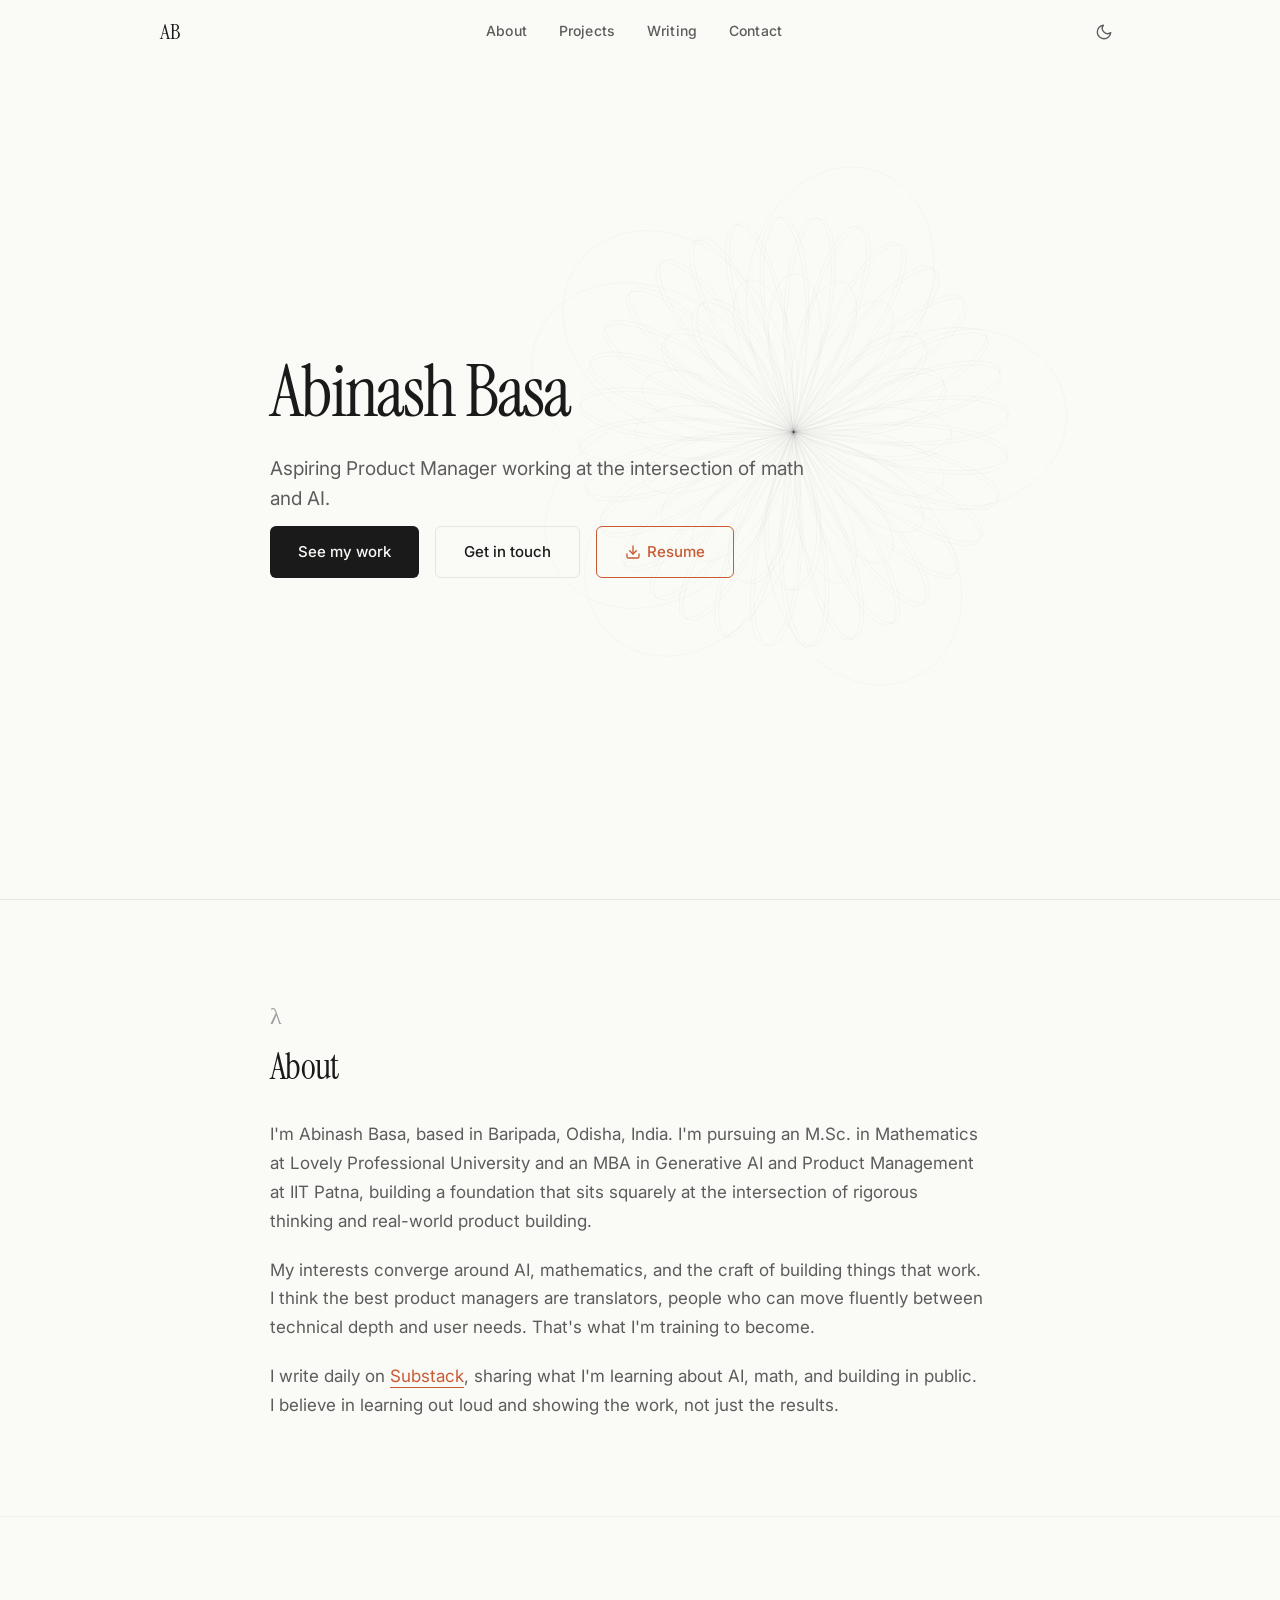
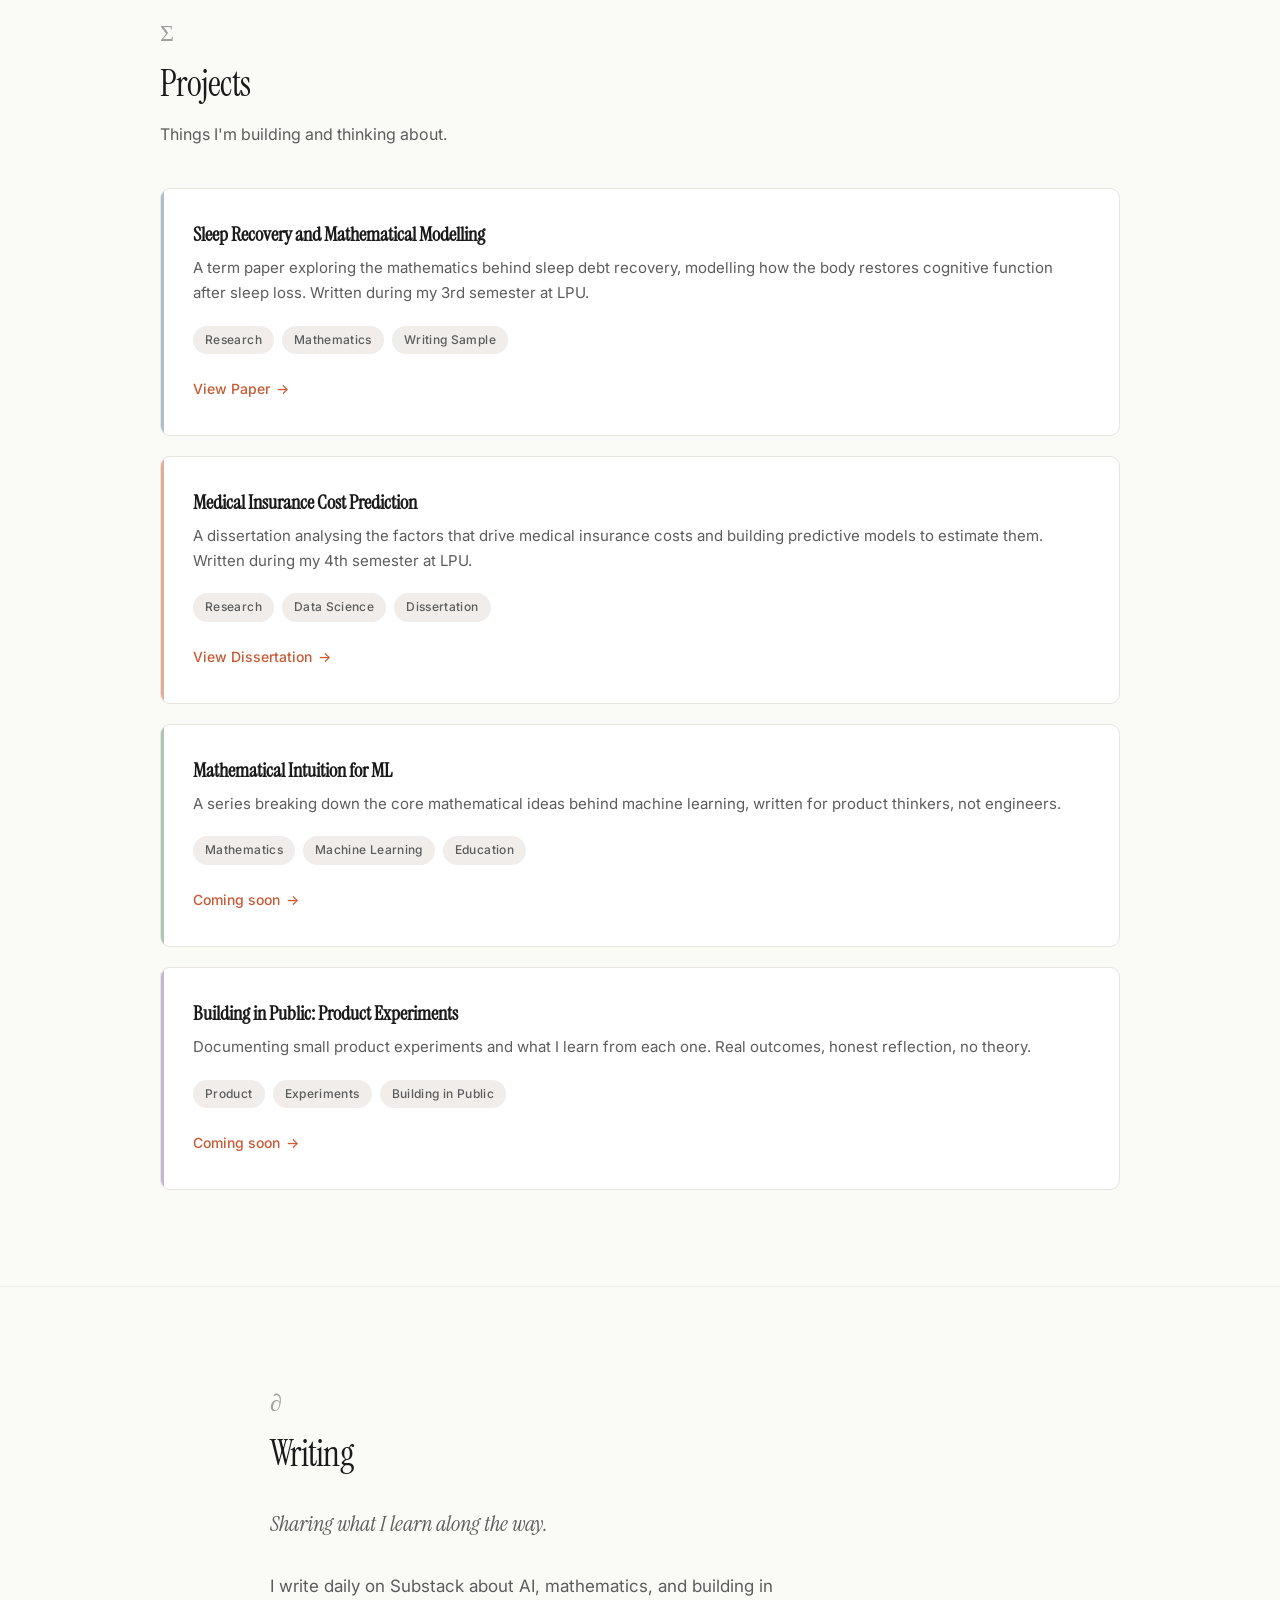
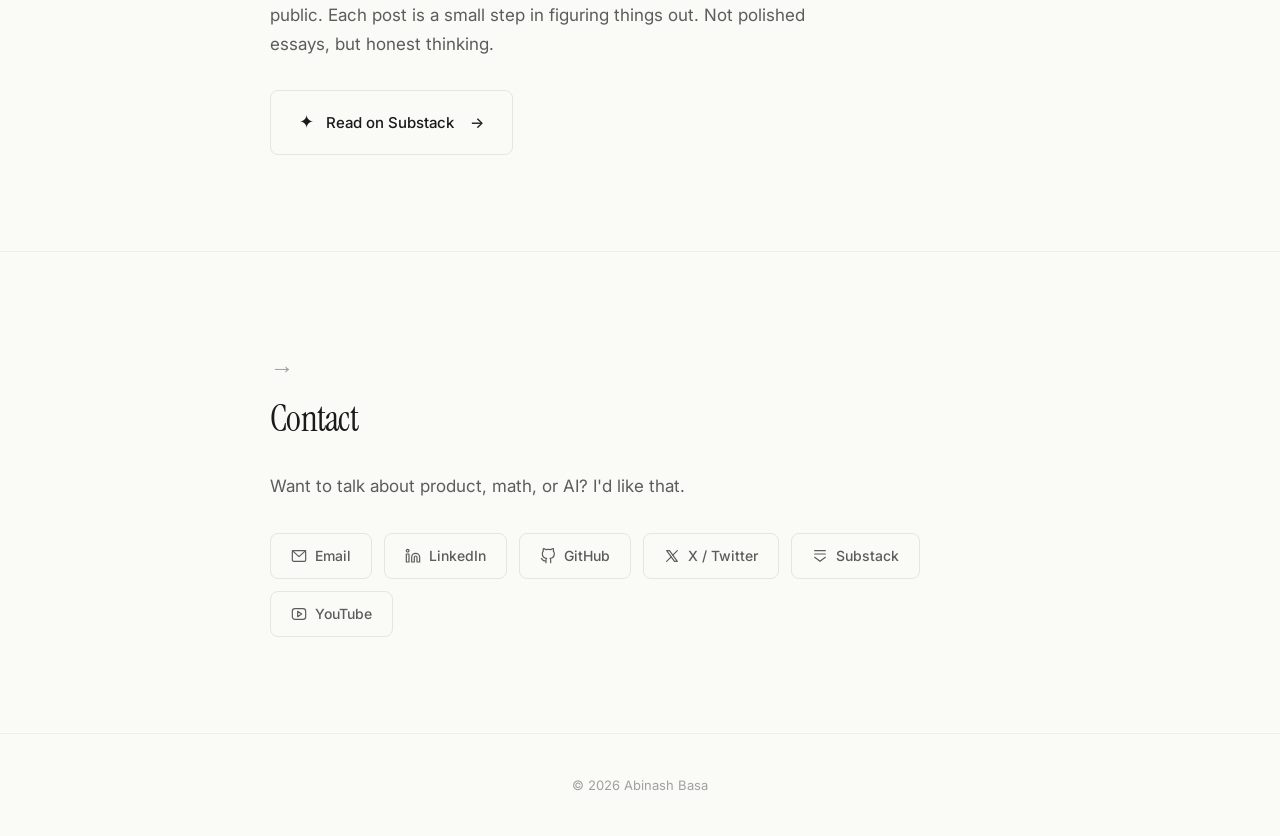
==== index.html @ fe837000 "Add files via upload" ====
<!DOCTYPE html>
<html lang="en">
<head>
  <meta charset="UTF-8">
  <meta name="viewport" content="width=device-width, initial-scale=1.0">

  <!-- SEO -->
  <title>Abinash Basa — Product Manager, Math &amp; AI</title>
  <meta name="description" content="Abinash Basa — Aspiring Product Manager working at the intersection of mathematics and AI. M.Sc. Mathematics, MBA in Generative AI and Product Management.">
  <meta name="keywords" content="Abinash Basa, Product Manager, Mathematics, AI, Generative AI, IIT Patna, LPU">
  <meta name="author" content="Abinash Basa">

  <!-- Open Graph -->
  <meta property="og:title" content="Abinash Basa — Product Manager, Math & AI">
  <meta property="og:description" content="Aspiring Product Manager working at the intersection of mathematics and AI.">
  <meta property="og:type" content="website">

  <!-- Favicon -->
  <link rel="icon" href="favicon.svg" type="image/svg+xml">

  <!-- Fonts -->
  <link rel="preconnect" href="https://fonts.googleapis.com">
  <link rel="preconnect" href="https://fonts.gstatic.com" crossorigin>
  <link href="https://fonts.googleapis.com/css2?family=Instrument+Serif:ital@0;1&family=Inter:ital,opsz,wght@0,14..32,400;0,14..32,500;0,14..32,600;1,14..32,400&display=swap" rel="stylesheet">

  <!-- Styles -->
  <link rel="stylesheet" href="style.css">
</head>

<body>

  <!-- ═══════════════════════════════════════
       Navigation
       ═══════════════════════════════════════ -->
  <nav class="nav" id="nav">
    <div class="nav-inner">
      <a href="#" class="nav-logo">AB</a>

      <div class="nav-links" id="navLinks">
        <a href="#about">About</a>
        <a href="#projects">Projects</a>
        <a href="#writing">Writing</a>
        <a href="#contact">Contact</a>
      </div>

      <div style="display:flex;align-items:center;gap:.5rem;">
        <button class="theme-toggle" id="themeToggle" aria-label="Toggle dark mode"></button>
        <div class="nav-hamburger" id="navHamburger">
          <span></span><span></span><span></span>
        </div>
      </div>
    </div>
  </nav>


  <main>

    <!-- ═══════════════════════════════════════
         Hero
         ═══════════════════════════════════════ -->
    <section id="hero" class="hero">
      <canvas id="heroCanvas" class="hero-canvas" aria-hidden="true"></canvas>

      <div class="hero-content">
        <h1 class="hero-name reveal">Abinash Basa</h1>
        <p class="hero-identity reveal">
          Aspiring Product Manager working at the intersection of math and AI.
        </p>
        <div class="hero-cta reveal">
          <a href="#projects" class="btn btn-primary">See my work</a>
          <a href="#contact" class="btn btn-secondary">Get in touch</a>
          <!-- ✏️ Resume link — opens in a new tab -->
          <a href="resume.pdf" class="btn btn-resume" target="_blank" rel="noopener">
            <svg width="16" height="16" viewBox="0 0 24 24" fill="none" stroke="currentColor" stroke-width="2" stroke-linecap="round" stroke-linejoin="round"><path d="M21 15v4a2 2 0 0 1-2 2H5a2 2 0 0 1-2-2v-4"/><polyline points="7 10 12 15 17 10"/><line x1="12" y1="15" x2="12" y2="3"/></svg>
            Resume
          </a>
        </div>
      </div>

      <div class="hero-divider"></div>
    </section>


    <!-- ═══════════════════════════════════════
         About
         ═══════════════════════════════════════ -->
    <section id="about" class="section">
      <div class="section-inner">
        <span class="section-marker reveal">λ</span>
        <h2 class="section-title reveal">About</h2>

        <div class="about-content reveal">
          <!-- ✏️  Edit these paragraphs to update your bio -->
          <p>
            I'm Abinash Basa, based in Baripada, Odisha, India.
            I'm pursuing an M.Sc. in Mathematics at Lovely Professional University
            and an MBA in Generative AI and Product Management at IIT Patna,
            building a foundation that sits squarely at the intersection of
            rigorous thinking and real-world product building.
          </p>
          <p>
            My interests converge around AI, mathematics, and the craft of
            building things that work. I think the best product managers are
            translators, people who can move fluently between technical depth
            and user needs. That's what I'm training to become.
          </p>
          <p>
            I write daily on
            <a href="https://substack.com/@abinashbasa" target="_blank" rel="noopener">Substack</a>,
            sharing what I'm learning about AI, math, and building in public.
            I believe in learning out loud and showing the work, not just the
            results.
          </p>
        </div>
      </div>
    </section>


    <!-- ═══════════════════════════════════════
         Projects
         (Cards rendered dynamically from config.js)
         ═══════════════════════════════════════ -->
    <section id="projects" class="section">
      <div class="section-inner wide">
        <span class="section-marker reveal">Σ</span>
        <h2 class="section-title reveal">Projects</h2>
        <p class="section-subtitle reveal">Things I'm building and thinking about.</p>

        <div class="projects-grid" id="projectsGrid">
          <!-- Populated by script.js from config.js -->
        </div>
      </div>
    </section>


    <!-- ═══════════════════════════════════════
         Writing
         ═══════════════════════════════════════ -->
    <section id="writing" class="section">
      <div class="section-inner">
        <span class="section-marker reveal">∂</span>
        <h2 class="section-title reveal">Writing</h2>

        <div class="writing-content reveal">
          <p class="writing-blurb">Sharing what I learn along the way.</p>
          <p>
            I write daily on Substack about AI, mathematics, and building in
            public. Each post is a small step in figuring things out. Not
            polished essays, but honest thinking.
          </p>
          <a href="https://substack.com/@abinashbasa" target="_blank" rel="noopener" class="writing-link">
            <span class="writing-link-icon">✦</span>
            Read on Substack
            <span class="writing-link-arrow">→</span>
          </a>
        </div>
      </div>
    </section>


    <!-- ═══════════════════════════════════════
         Contact
         (Links rendered dynamically from config.js)
         ═══════════════════════════════════════ -->
    <section id="contact" class="section">
      <div class="section-inner">
        <span class="section-marker reveal">→</span>
        <h2 class="section-title reveal">Contact</h2>
        <p class="contact-text reveal">
          Want to talk about product, math, or AI? I'd like that.
        </p>

        <div class="contact-links reveal" id="contactLinks">
          <!-- Populated by script.js from config.js -->
        </div>
      </div>
    </section>

  </main>


  <!-- ═══════════════════════════════════════
       Footer
       ═══════════════════════════════════════ -->
  <footer class="footer">
    <p>&copy; 2026 Abinash Basa</p>
  </footer>


  <!-- Scripts (config first, then app logic) -->
  <script src="config.js"></script>
  <script src="script.js"></script>

</body>
</html>
---- style.css ----
/* ════════════════════════════════════════════════════════════════
   Design System — Abinash Basa Portfolio
   ════════════════════════════════════════════════════════════════ */

/* ── Tokens ─────────────────────────────────────────────────── */
:root {
  /* Palette — light */
  --bg:            #FAFAF7;
  --bg-surface:    #FFFFFF;
  --text:          #1A1A1A;
  --text-2:        #5C5C5C;
  --text-3:        #A0A0A0;
  --accent:        #C85A34;
  --accent-hover:  #A8482A;
  --border:        #E8E5E0;
  --border-subtle: #F0EDEA;

  /* Card-type accents */
  --type-research: #5B7F95;
  --type-product:  #C85A34;
  --type-code:     #5A8A6A;
  --type-writing:  #8B6FA3;

  /* Typography */
  --font-serif: 'Instrument Serif', Georgia, 'Times New Roman', serif;
  --font-sans:  'Inter', -apple-system, BlinkMacSystemFont, 'Segoe UI', Roboto, sans-serif;

  /* Sizing */
  --max-w:      740px;
  --max-w-wide: 960px;

  /* Motion */
  --ease: cubic-bezier(.4, 0, .2, 1);
}

/* Dark mode */
[data-theme="dark"] {
  --bg:            #0F0F0F;
  --bg-surface:    #191919;
  --text:          #EBEBEB;
  --text-2:        #999999;
  --text-3:        #555555;
  --accent:        #E0845E;
  --accent-hover:  #EB9A78;
  --border:        #272727;
  --border-subtle: #1E1E1E;
}


/* ── Reset ──────────────────────────────────────────────────── */
*, *::before, *::after { margin: 0; padding: 0; box-sizing: border-box; }

html {
  scroll-behavior: smooth;
  -webkit-text-size-adjust: 100%;
  scroll-padding-top: 5rem;
}

body {
  font-family: var(--font-sans);
  font-size: 1.0625rem;
  line-height: 1.7;
  color: var(--text);
  background: var(--bg);
  -webkit-font-smoothing: antialiased;
  -moz-osx-font-smoothing: grayscale;
  transition: background .4s var(--ease), color .4s var(--ease);
}

a {
  color: var(--accent);
  text-decoration: none;
  transition: color .25s var(--ease);
}
a:hover { color: var(--accent-hover); }

img { max-width: 100%; display: block; }
button { cursor: pointer; border: none; background: none; font: inherit; }


/* ── Navigation ─────────────────────────────────────────────── */
.nav {
  position: fixed;
  top: 0; left: 0; right: 0;
  z-index: 100;
  padding: 0 2rem;
  transition: background .35s var(--ease), box-shadow .35s var(--ease);
}

.nav.scrolled {
  background: color-mix(in srgb, var(--bg) 85%, transparent);
  backdrop-filter: blur(16px);
  -webkit-backdrop-filter: blur(16px);
  box-shadow: 0 1px 0 var(--border);
}

.nav-inner {
  max-width: var(--max-w-wide);
  margin: 0 auto;
  display: flex;
  align-items: center;
  justify-content: space-between;
  height: 4rem;
}

.nav-logo {
  font-family: var(--font-serif);
  font-size: 1.35rem;
  color: var(--text);
  letter-spacing: -.02em;
  text-decoration: none;
  transition: opacity .25s var(--ease);
}
.nav-logo:hover { opacity: .6; color: var(--text); }

.nav-links {
  display: flex;
  gap: 2rem;
  align-items: center;
}

.nav-links a {
  color: var(--text-2);
  font-size: .875rem;
  font-weight: 500;
  letter-spacing: .01em;
  position: relative;
  padding-bottom: 2px;
  text-decoration: none;
}

.nav-links a::after {
  content: '';
  position: absolute;
  bottom: -2px; left: 0;
  width: 0; height: 1.5px;
  background: var(--accent);
  transition: width .3s var(--ease);
}
.nav-links a:hover { color: var(--text); }
.nav-links a:hover::after { width: 100%; }

.theme-toggle {
  width: 2rem; height: 2rem;
  display: flex; align-items: center; justify-content: center;
  border-radius: 50%;
  color: var(--text-2);
  transition: background .25s var(--ease), color .25s var(--ease);
}
.theme-toggle:hover {
  background: var(--border);
  color: var(--text);
}
.theme-toggle svg { width: 18px; height: 18px; }

/* Mobile nav toggle */
.nav-hamburger {
  display: none;
  flex-direction: column;
  justify-content: center;
  gap: 5px;
  width: 2rem;
  height: 2rem;
  cursor: pointer;
}
.nav-hamburger span {
  display: block;
  width: 20px; height: 1.5px;
  background: var(--text);
  transition: transform .3s var(--ease), opacity .2s var(--ease);
}
.nav-hamburger.open span:nth-child(1) { transform: translateY(6.5px) rotate(45deg); }
.nav-hamburger.open span:nth-child(2) { opacity: 0; }
.nav-hamburger.open span:nth-child(3) { transform: translateY(-6.5px) rotate(-45deg); }


/* ── Hero ───────────────────────────────────────────────────── */
.hero {
  position: relative;
  min-height: 100vh;
  min-height: 100dvh;
  display: flex;
  align-items: center;
  padding: 6rem 2rem 4rem;
  overflow: hidden;
}

.hero-canvas {
  position: absolute;
  top: 0; left: 0;
  width: 100%; height: 100%;
  pointer-events: none;
  z-index: 0;
}

.hero-content {
  position: relative;
  z-index: 1;
  max-width: var(--max-w);
  margin: 0 auto;
  width: 100%;
}

.hero-greeting {
  font-size: .9375rem;
  color: var(--text-3);
  letter-spacing: .08em;
  text-transform: uppercase;
  margin-bottom: .75rem;
  font-weight: 500;
}

.hero-name {
  font-family: var(--font-serif);
  font-size: clamp(2.75rem, 6vw, 4.5rem);
  font-weight: 400;
  line-height: 1.05;
  letter-spacing: -.03em;
  color: var(--text);
  margin-bottom: 1.5rem;
}

.hero-identity {
  font-size: 1.1875rem;
  color: var(--text-2);
  line-height: 1.6;
  max-width: 540px;
  margin-bottom: .75rem;
}

.hero-intro {
  font-size: 1.0625rem;
  color: var(--text-3);
  line-height: 1.6;
  max-width: 480px;
  margin-bottom: 2.5rem;
}

.hero-cta {
  display: flex;
  gap: 1rem;
  flex-wrap: wrap;
}

.btn {
  display: inline-flex;
  align-items: center;
  gap: .5rem;
  padding: .75rem 1.75rem;
  border-radius: 6px;
  font-size: .9375rem;
  font-weight: 500;
  transition: all .3s var(--ease);
  text-decoration: none;
}

.btn-primary {
  background: var(--text);
  color: var(--bg);
}
.btn-primary:hover {
  background: var(--accent);
  color: #fff;
  transform: translateY(-1px);
  box-shadow: 0 4px 16px rgba(0,0,0,.12);
}

.btn-secondary {
  background: transparent;
  color: var(--text);
  border: 1.5px solid var(--border);
}
.btn-secondary:hover {
  border-color: var(--text-2);
  color: var(--text);
  transform: translateY(-1px);
}

.btn-resume {
  background: transparent;
  color: var(--accent);
  border: 1.5px solid var(--accent);
  gap: .4rem;
}
.btn-resume svg {
  flex-shrink: 0;
  transition: transform .3s var(--ease);
}
.btn-resume:hover {
  background: var(--accent);
  color: #fff;
  transform: translateY(-1px);
  box-shadow: 0 4px 16px rgba(200, 90, 52, .2);
}
.btn-resume:hover svg {
  transform: translateY(2px);
  stroke: #fff;
}

.hero-divider {
  position: absolute;
  bottom: 0; left: 0; right: 0;
  height: 1px;
  background: var(--border);
}


/* ── Section Base ───────────────────────────────────────────── */
.section {
  padding: 6rem 2rem;
  border-bottom: 1px solid var(--border-subtle);
}

.section:last-child { border-bottom: none; }

.section-inner {
  max-width: var(--max-w);
  margin: 0 auto;
}

.section-inner.wide {
  max-width: var(--max-w-wide);
}

.section-marker {
  display: inline-block;
  font-family: var(--font-serif);
  font-size: 1.5rem;
  color: var(--text-3);
  margin-bottom: .5rem;
  opacity: .6;
  user-select: none;
}

.section-title {
  font-family: var(--font-serif);
  font-size: clamp(1.75rem, 3vw, 2.25rem);
  font-weight: 400;
  letter-spacing: -.02em;
  color: var(--text);
  margin-bottom: 2rem;
  line-height: 1.2;
}

.section-subtitle {
  color: var(--text-2);
  margin-top: -1rem;
  margin-bottom: 2.5rem;
  font-size: 1rem;
}


/* ── About ──────────────────────────────────────────────────── */
.about-content p {
  margin-bottom: 1.25rem;
  color: var(--text-2);
  max-width: 65ch;
}

.about-content p:last-child { margin-bottom: 0; }

.about-content a {
  border-bottom: 1px solid var(--accent);
  padding-bottom: 1px;
}
.about-content a:hover {
  border-bottom-color: transparent;
}


/* ── Projects ───────────────────────────────────────────────── */
.projects-grid {
  display: grid;
  gap: 1.25rem;
}

.project-card {
  position: relative;
  background: var(--bg-surface);
  border: 1px solid var(--border);
  border-radius: 10px;
  padding: 2rem;
  transition: transform .3s var(--ease), border-color .3s var(--ease), box-shadow .3s var(--ease);
  overflow: hidden;
}

.project-card::before {
  content: '';
  position: absolute;
  top: 0; left: 0;
  width: 3px; height: 100%;
  background: var(--card-accent, var(--text-3));
  border-radius: 10px 0 0 10px;
  opacity: .5;
  transition: opacity .3s var(--ease);
}

.project-card:hover {
  border-color: var(--text-3);
  transform: translateY(-3px);
  box-shadow: 0 8px 32px rgba(0,0,0,.06);
}

.project-card:hover::before { opacity: 1; }

.project-card-title {
  font-family: var(--font-serif);
  font-size: 1.25rem;
  color: var(--text);
  margin-bottom: .5rem;
  line-height: 1.35;
}

.project-card-desc {
  color: var(--text-2);
  font-size: .9375rem;
  line-height: 1.65;
  margin-bottom: 1.25rem;
}

.project-card-tags {
  display: flex;
  flex-wrap: wrap;
  gap: .5rem;
  margin-bottom: 1.25rem;
}

.project-tag {
  font-size: .75rem;
  font-weight: 500;
  letter-spacing: .03em;
  padding: .25rem .75rem;
  border-radius: 100px;
  background: var(--border-subtle);
  color: var(--text-2);
  white-space: nowrap;
}

.project-card-link {
  display: inline-flex;
  align-items: center;
  gap: .375rem;
  font-size: .875rem;
  font-weight: 500;
  color: var(--accent);
  text-decoration: none;
  transition: gap .25s var(--ease);
}

.project-card-link:hover { gap: .625rem; }

.project-card-link .arrow {
  display: inline-block;
  transition: transform .25s var(--ease);
}


/* ── Writing ────────────────────────────────────────────────── */
.writing-content {
  max-width: 560px;
}

.writing-blurb {
  font-family: var(--font-serif);
  font-style: italic;
  font-size: 1.375rem;
  color: var(--text);
  margin-bottom: 1rem;
  line-height: 1.5;
}

.writing-content > p {
  color: var(--text-2);
  margin-bottom: 2rem;
}

.writing-link {
  display: inline-flex;
  align-items: center;
  gap: .75rem;
  padding: 1rem 1.75rem;
  border: 1.5px solid var(--border);
  border-radius: 8px;
  font-size: .9375rem;
  font-weight: 500;
  color: var(--text);
  text-decoration: none;
  transition: all .3s var(--ease);
}

.writing-link:hover {
  border-color: var(--accent);
  color: var(--accent);
  transform: translateY(-2px);
  box-shadow: 0 4px 16px rgba(0,0,0,.06);
}

.writing-link-icon {
  font-size: 1.125rem;
  transition: transform .3s var(--ease);
}
.writing-link:hover .writing-link-icon {
  transform: rotate(72deg);
}

.writing-link-arrow {
  margin-left: .25rem;
  transition: transform .25s var(--ease);
}
.writing-link:hover .writing-link-arrow {
  transform: translateX(3px);
}


/* ── Contact ────────────────────────────────────────────────── */
.contact-text {
  color: var(--text-2);
  margin-bottom: 2rem;
  max-width: 45ch;
}

.contact-links {
  display: flex;
  flex-wrap: wrap;
  gap: .75rem;
}

.contact-link {
  display: inline-flex;
  align-items: center;
  gap: .5rem;
  padding: .625rem 1.25rem;
  border: 1.5px solid var(--border);
  border-radius: 8px;
  font-size: .875rem;
  font-weight: 500;
  color: var(--text-2);
  text-decoration: none;
  transition: all .3s var(--ease);
}

.contact-link:hover {
  border-color: var(--text-2);
  color: var(--text);
  transform: translateY(-2px);
}

.contact-link svg {
  width: 16px; height: 16px;
  flex-shrink: 0;
}


/* ── Footer ─────────────────────────────────────────────────── */
.footer {
  padding: 2.5rem 2rem;
  text-align: center;
  font-size: .8125rem;
  color: var(--text-3);
  border-top: 1px solid var(--border-subtle);
}


/* ── Scroll Reveal ──────────────────────────────────────────── */
.reveal {
  opacity: 0;
  transform: translateY(24px);
  transition: opacity .7s var(--ease), transform .7s var(--ease);
}

.reveal.visible {
  opacity: 1;
  transform: translateY(0);
}


/* ── Responsive ─────────────────────────────────────────────── */
@media (max-width: 768px) {
  .nav { padding: 0 1.25rem; }
  .nav-inner { height: 3.5rem; }

  .nav-links {
    position: fixed;
    top: 3.5rem; left: 0; right: 0;
    background: color-mix(in srgb, var(--bg) 95%, transparent);
    backdrop-filter: blur(20px);
    -webkit-backdrop-filter: blur(20px);
    flex-direction: column;
    gap: 0;
    padding: .5rem 0;
    border-bottom: 1px solid var(--border);
    transform: translateY(-120%);
    opacity: 0;
    transition: transform .35s var(--ease), opacity .35s var(--ease);
    pointer-events: none;
  }

  .nav-links.open {
    transform: translateY(0);
    opacity: 1;
    pointer-events: auto;
  }

  .nav-links a {
    display: block;
    padding: .75rem 1.5rem;
    font-size: .9375rem;
  }

  .nav-links a::after { display: none; }

  .nav-hamburger { display: flex; }

  .hero {
    min-height: 85vh;
    padding: 5rem 1.5rem 3rem;
  }

  .hero-name {
    font-size: 2.5rem;
  }

  .hero-identity {
    font-size: 1.0625rem;
  }

  .hero-intro {
    font-size: 1rem;
  }

  .section {
    padding: 4rem 1.5rem;
  }

  .footer {
    padding: 2rem 1.5rem;
  }
}

@media (max-width: 480px) {
  .hero-name { font-size: 2rem; }
  .hero-cta { flex-direction: column; }
  .btn { justify-content: center; }
  .contact-links { flex-direction: column; }
  .contact-link { justify-content: center; }
}
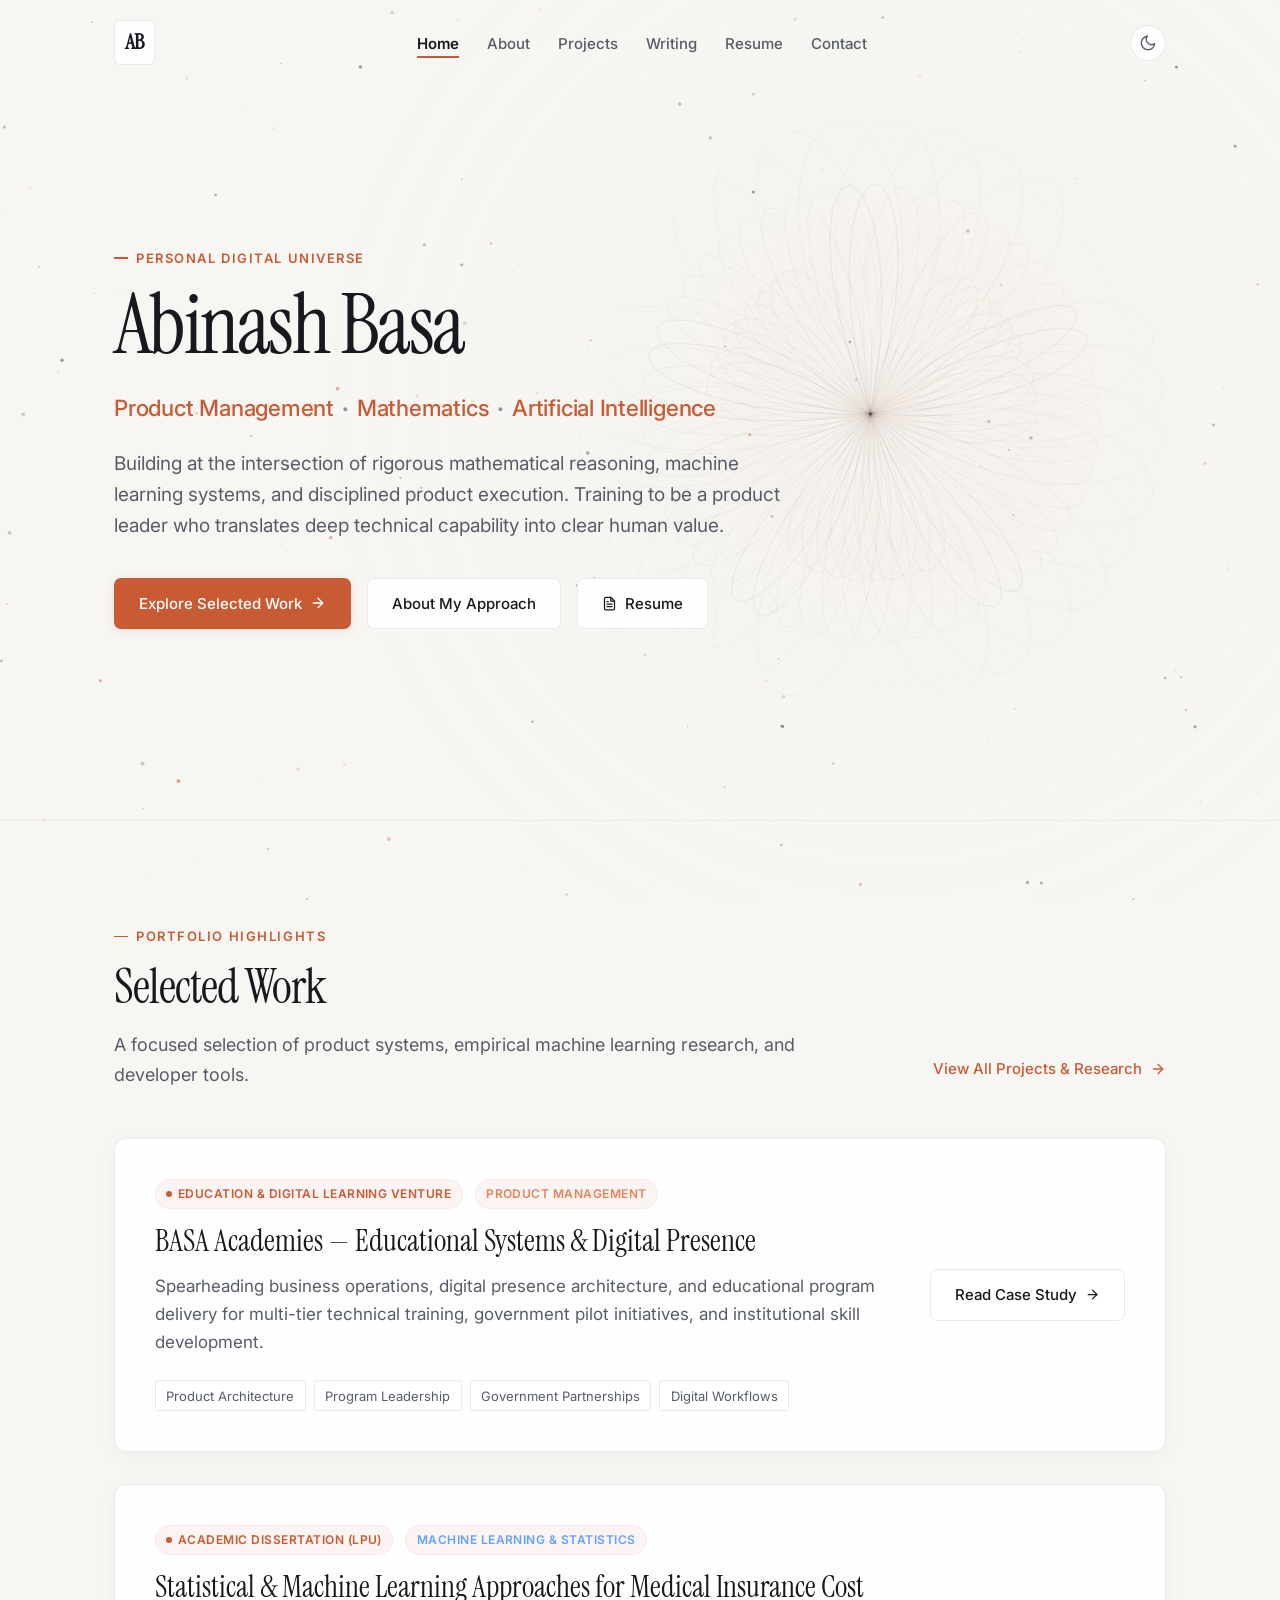
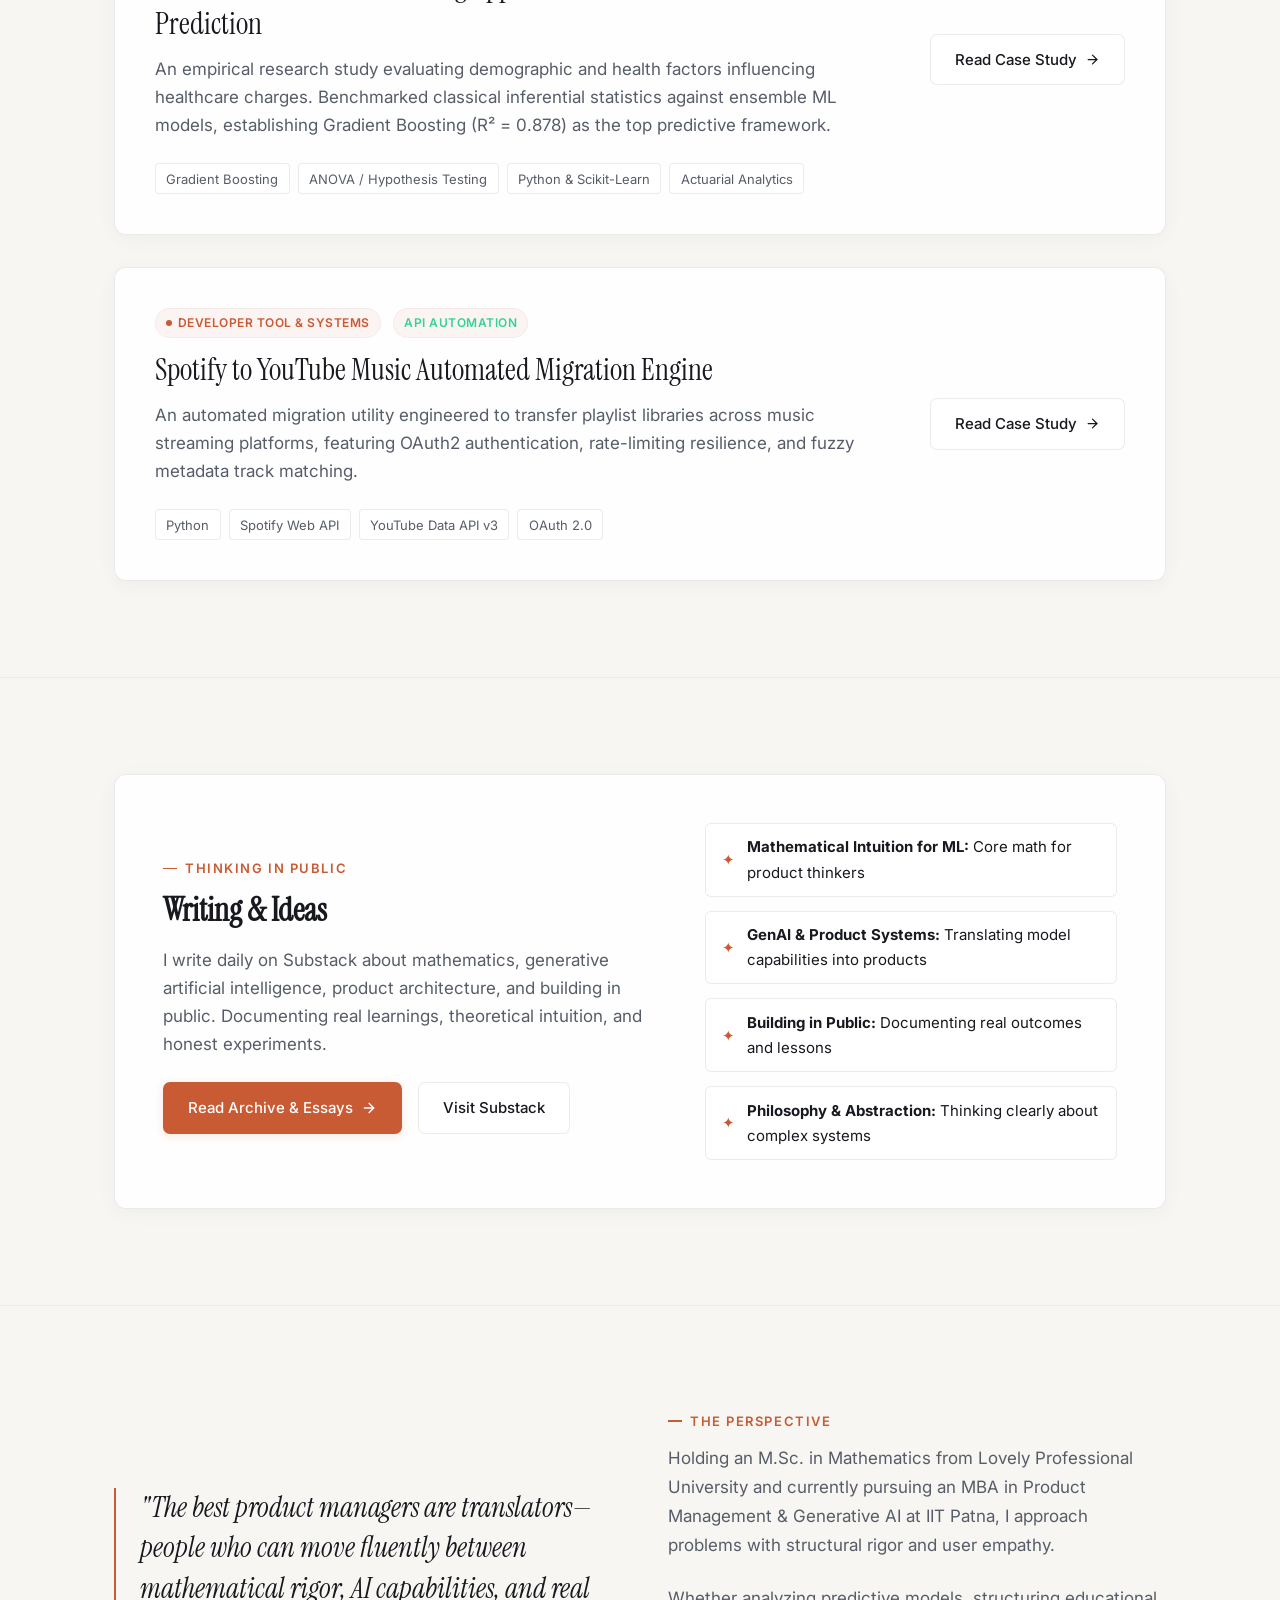
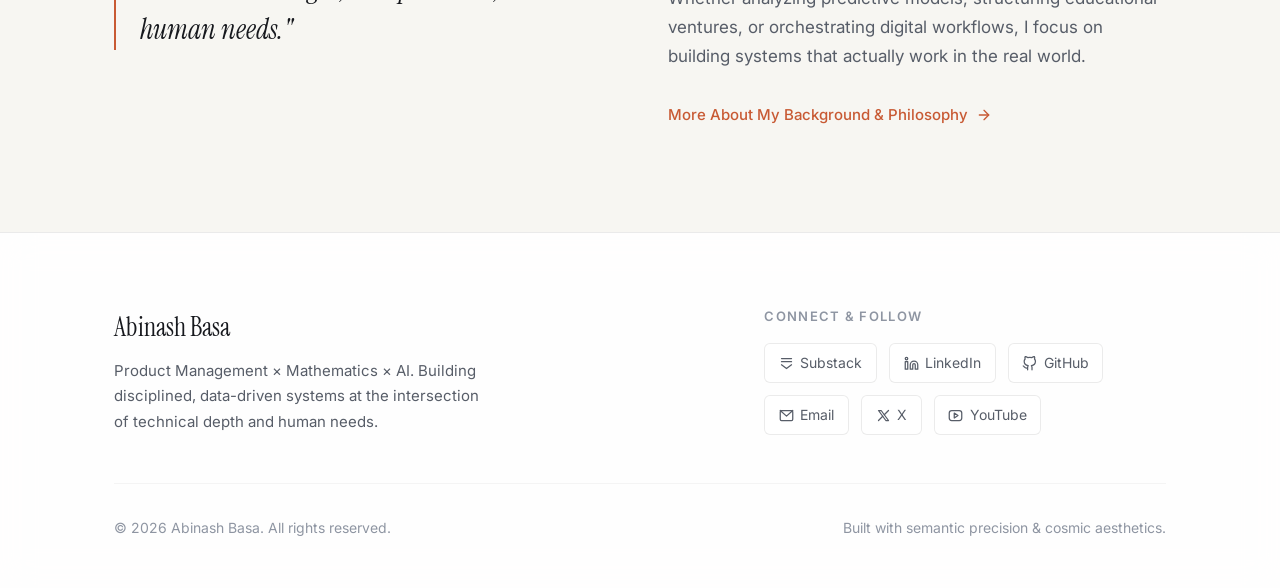
==== commit 93a9a758: "Update personal website" ====
--- a/index.html
+++ b/index.html
@@ -4,192 +4,317 @@
   <meta charset="UTF-8">
   <meta name="viewport" content="width=device-width, initial-scale=1.0">
 
-  <!-- SEO -->
-  <title>Abinash Basa — Product Manager, Math &amp; AI</title>
-  <meta name="description" content="Abinash Basa — Aspiring Product Manager working at the intersection of mathematics and AI. M.Sc. Mathematics, MBA in Generative AI and Product Management.">
-  <meta name="keywords" content="Abinash Basa, Product Manager, Mathematics, AI, Generative AI, IIT Patna, LPU">
+  <!-- Primary Meta Tags -->
+  <title>Abinash Basa — Product Management × Mathematics × AI</title>
+  <meta name="title" content="Abinash Basa — Product Management × Mathematics × AI">
+  <meta name="description" content="Personal digital portfolio of Abinash Basa. Working across product management, mathematical reasoning, and applied artificial intelligence.">
   <meta name="author" content="Abinash Basa">
-
-  <!-- Open Graph -->
-  <meta property="og:title" content="Abinash Basa — Product Manager, Math & AI">
-  <meta property="og:description" content="Aspiring Product Manager working at the intersection of mathematics and AI.">
+  <link rel="canonical" href="https://abinash-basa.github.io/">
+
+  <!-- Open Graph / Facebook / LinkedIn -->
   <meta property="og:type" content="website">
+  <meta property="og:url" content="https://abinash-basa.github.io/">
+  <meta property="og:title" content="Abinash Basa — Product Management × Mathematics × AI">
+  <meta property="og:description" content="Personal digital portfolio of Abinash Basa. Working across product management, mathematical reasoning, and applied artificial intelligence.">
+
+  <!-- Twitter -->
+  <meta property="twitter:card" content="summary_large_image">
+  <meta property="twitter:url" content="https://abinash-basa.github.io/">
+  <meta property="twitter:title" content="Abinash Basa — Product Management × Mathematics × AI">
+  <meta property="twitter:description" content="Personal digital portfolio of Abinash Basa. Working across product management, mathematical reasoning, and applied artificial intelligence.">
 
   <!-- Favicon -->
   <link rel="icon" href="favicon.svg" type="image/svg+xml">
 
-  <!-- Fonts -->
+  <!-- Google Fonts -->
   <link rel="preconnect" href="https://fonts.googleapis.com">
   <link rel="preconnect" href="https://fonts.gstatic.com" crossorigin>
-  <link href="https://fonts.googleapis.com/css2?family=Instrument+Serif:ital@0;1&family=Inter:ital,opsz,wght@0,14..32,400;0,14..32,500;0,14..32,600;1,14..32,400&display=swap" rel="stylesheet">
-
-  <!-- Styles -->
-  <link rel="stylesheet" href="style.css">
+  <link href="https://fonts.googleapis.com/css2?family=Instrument+Serif:ital@0;1&family=Inter:ital,opsz,wght@0,14..32,400;0,14..32,500;0,14..32,600;0,14..32,700;1,14..32,400&display=swap" rel="stylesheet">
+
+  <!-- Universal Stylesheets -->
+  <link rel="stylesheet" href="css/main.css">
+  <link rel="stylesheet" href="css/home.css">
 </head>
-
-<body>
-
-  <!-- ═══════════════════════════════════════
-       Navigation
-       ═══════════════════════════════════════ -->
-  <nav class="nav" id="nav">
-    <div class="nav-inner">
-      <a href="#" class="nav-logo">AB</a>
-
-      <div class="nav-links" id="navLinks">
-        <a href="#about">About</a>
-        <a href="#projects">Projects</a>
-        <a href="#writing">Writing</a>
-        <a href="#contact">Contact</a>
-      </div>
-
-      <div style="display:flex;align-items:center;gap:.5rem;">
-        <button class="theme-toggle" id="themeToggle" aria-label="Toggle dark mode"></button>
-        <div class="nav-hamburger" id="navHamburger">
+<body data-page="home">
+  <canvas id="cosmicCanvas" aria-hidden="true"></canvas>
+
+  <header class="site-nav" id="siteNav">
+    <div class="container nav-inner">
+      <a href="index.html" class="nav-brand" aria-label="Abinash Basa Home">
+        <span class="brand-monogram">AB</span>
+      </a>
+
+      <nav aria-label="Primary Navigation">
+        <ul class="nav-menu" id="navMenu" aria-hidden="true">
+          <li><a href="index.html" class="nav-link is-active">Home</a></li>
+          <li><a href="about.html" class="nav-link ">About</a></li>
+          <li><a href="projects.html" class="nav-link ">Projects</a></li>
+          <li><a href="writing.html" class="nav-link ">Writing</a></li>
+          <li><a href="resume.html" class="nav-link ">Resume</a></li>
+          <li><a href="contact.html" class="nav-link ">Contact</a></li>
+        </ul>
+      </nav>
+
+      <div class="nav-actions">
+        <button class="theme-toggle-btn" id="themeToggle" aria-label="Toggle theme">
+          <svg width="18" height="18" viewBox="0 0 24 24" fill="none" stroke="currentColor" stroke-width="1.8" stroke-linecap="round" stroke-linejoin="round"><circle cx="12" cy="12" r="5"/><line x1="12" y1="1" x2="12" y2="3"/><line x1="12" y1="21" x2="12" y2="23"/><line x1="4.22" y1="4.22" x2="5.64" y2="5.64"/><line x1="18.36" y1="18.36" x2="19.78" y2="19.78"/><line x1="1" y1="12" x2="3" y2="12"/><line x1="21" y1="12" x2="23" y2="12"/><line x1="4.22" y1="19.78" x2="5.64" y2="18.36"/><line x1="18.36" y1="5.64" x2="19.78" y2="4.22"/></svg>
+        </button>
+        <button class="nav-hamburger" id="navHamburger" aria-label="Toggle navigation menu" aria-expanded="false" aria-controls="navMenu">
           <span></span><span></span><span></span>
-        </div>
+        </button>
       </div>
     </div>
-  </nav>
-
+  </header>
 
   <main>
-
-    <!-- ═══════════════════════════════════════
-         Hero
-         ═══════════════════════════════════════ -->
-    <section id="hero" class="hero">
-      <canvas id="heroCanvas" class="hero-canvas" aria-hidden="true"></canvas>
-
-      <div class="hero-content">
-        <h1 class="hero-name reveal">Abinash Basa</h1>
-        <p class="hero-identity reveal">
-          Aspiring Product Manager working at the intersection of math and AI.
-        </p>
-        <div class="hero-cta reveal">
-          <a href="#projects" class="btn btn-primary">See my work</a>
-          <a href="#contact" class="btn btn-secondary">Get in touch</a>
-          <!-- ✏️ Resume link — opens in a new tab -->
-          <a href="resume.pdf" class="btn btn-resume" target="_blank" rel="noopener">
-            <svg width="16" height="16" viewBox="0 0 24 24" fill="none" stroke="currentColor" stroke-width="2" stroke-linecap="round" stroke-linejoin="round"><path d="M21 15v4a2 2 0 0 1-2 2H5a2 2 0 0 1-2-2v-4"/><polyline points="7 10 12 15 17 10"/><line x1="12" y1="15" x2="12" y2="3"/></svg>
-            Resume
+    <!-- Hero Section -->
+    <section class="hero-section" id="hero">
+      <div class="container">
+        <div class="hero-content">
+          <span class="section-eyebrow reveal">Personal Digital Universe</span>
+          <h1 class="hero-name reveal">Abinash Basa</h1>
+          <div class="hero-positioning reveal">
+            <span>Product Management</span>
+            <span class="dot">•</span>
+            <span>Mathematics</span>
+            <span class="dot">•</span>
+            <span>Artificial Intelligence</span>
+          </div>
+          <p class="hero-statement reveal">
+            Building at the intersection of rigorous mathematical reasoning, machine learning systems, and disciplined product execution. Training to be a product leader who translates deep technical capability into clear human value.
+          </p>
+          <div class="hero-actions reveal">
+            <a href="#selected-work" class="btn btn-primary">
+              Explore Selected Work
+              <svg width="16" height="16" viewBox="0 0 24 24" fill="none" stroke="currentColor" stroke-width="2" stroke-linecap="round" stroke-linejoin="round"><line x1="5" y1="12" x2="19" y2="12"/><polyline points="12 5 19 12 12 19"/></svg>
+            </a>
+            <a href="about.html" class="btn btn-secondary">About My Approach</a>
+            <a href="resume.html" class="btn btn-secondary">
+              <svg width="15" height="15" viewBox="0 0 24 24" fill="none" stroke="currentColor" stroke-width="2" stroke-linecap="round" stroke-linejoin="round"><path d="M14 2H6a2 2 0 0 0-2 2v16a2 2 0 0 0 2 2h12a2 2 0 0 0 2-2V8z"/><polyline points="14 2 14 8 20 8"/><line x1="16" y1="13" x2="8" y2="13"/><line x1="16" y1="17" x2="8" y2="17"/><polyline points="10 9 9 9 8 9"/></svg>
+              Resume
+            </a>
+          </div>
+        </div>
+      </div>
+    </section>
+
+    <!-- Selected Work (Max 3 items) -->
+    <section class="home-section" id="selected-work">
+      <div class="container">
+        <div class="section-header-flex reveal">
+          <div>
+            <span class="section-eyebrow">Portfolio Highlights</span>
+            <h2 class="section-heading">Selected Work</h2>
+            <p class="section-lead">A focused selection of product systems, empirical machine learning research, and developer tools.</p>
+          </div>
+          <a href="projects.html" class="btn btn-ghost">
+            View All Projects &amp; Research
+            <svg width="16" height="16" viewBox="0 0 24 24" fill="none" stroke="currentColor" stroke-width="2" stroke-linecap="round" stroke-linejoin="round"><line x1="5" y1="12" x2="19" y2="12"/><polyline points="12 5 19 12 12 19"/></svg>
           </a>
         </div>
-      </div>
-
-      <div class="hero-divider"></div>
+
+        <div class="featured-grid">
+          <!-- Featured 1: BASA Academies -->
+          <article class="cosmic-card featured-card reveal">
+            <div class="featured-card-info">
+              <div class="featured-card-meta">
+                <span class="badge"><span class="badge-dot"></span> Education &amp; Digital Learning Venture</span>
+                <span class="badge" style="color: var(--cat-product);">Product Management</span>
+              </div>
+              <h3 class="featured-card-title">BASA Academies — Educational Systems &amp; Digital Presence</h3>
+              <p class="featured-card-desc">
+                Spearheading business operations, digital presence architecture, and educational program delivery for multi-tier technical training, government pilot initiatives, and institutional skill development.
+              </p>
+              <div class="featured-card-tags">
+                <span class="tech-tag">Product Architecture</span>
+                <span class="tech-tag">Program Leadership</span>
+                <span class="tech-tag">Government Partnerships</span>
+                <span class="tech-tag">Digital Workflows</span>
+              </div>
+            </div>
+            <div class="featured-card-action">
+              <a href="projects/basa-academies.html" class="btn btn-secondary">
+                Read Case Study
+                <svg width="15" height="15" viewBox="0 0 24 24" fill="none" stroke="currentColor" stroke-width="2" stroke-linecap="round" stroke-linejoin="round"><line x1="5" y1="12" x2="19" y2="12"/><polyline points="12 5 19 12 12 19"/></svg>
+              </a>
+            </div>
+          </article>
+
+          <!-- Featured 2: Medical Insurance ML -->
+          <article class="cosmic-card featured-card reveal">
+            <div class="featured-card-info">
+              <div class="featured-card-meta">
+                <span class="badge"><span class="badge-dot"></span> Academic Dissertation (LPU)</span>
+                <span class="badge" style="color: var(--cat-ai);">Machine Learning &amp; Statistics</span>
+              </div>
+              <h3 class="featured-card-title">Statistical &amp; Machine Learning Approaches for Medical Insurance Cost Prediction</h3>
+              <p class="featured-card-desc">
+                An empirical research study evaluating demographic and health factors influencing healthcare charges. Benchmarked classical inferential statistics against ensemble ML models, establishing Gradient Boosting (R² = 0.878) as the top predictive framework.
+              </p>
+              <div class="featured-card-tags">
+                <span class="tech-tag">Gradient Boosting</span>
+                <span class="tech-tag">ANOVA / Hypothesis Testing</span>
+                <span class="tech-tag">Python &amp; Scikit-Learn</span>
+                <span class="tech-tag">Actuarial Analytics</span>
+              </div>
+            </div>
+            <div class="featured-card-action">
+              <a href="projects/medical-insurance-ml.html" class="btn btn-secondary">
+                Read Case Study
+                <svg width="15" height="15" viewBox="0 0 24 24" fill="none" stroke="currentColor" stroke-width="2" stroke-linecap="round" stroke-linejoin="round"><line x1="5" y1="12" x2="19" y2="12"/><polyline points="12 5 19 12 12 19"/></svg>
+              </a>
+            </div>
+          </article>
+
+          <!-- Featured 3: Spotify -> YouTube Music -->
+          <article class="cosmic-card featured-card reveal">
+            <div class="featured-card-info">
+              <div class="featured-card-meta">
+                <span class="badge"><span class="badge-dot"></span> Developer Tool &amp; Systems</span>
+                <span class="badge" style="color: var(--cat-tools);">API Automation</span>
+              </div>
+              <h3 class="featured-card-title">Spotify to YouTube Music Automated Migration Engine</h3>
+              <p class="featured-card-desc">
+                An automated migration utility engineered to transfer playlist libraries across music streaming platforms, featuring OAuth2 authentication, rate-limiting resilience, and fuzzy metadata track matching.
+              </p>
+              <div class="featured-card-tags">
+                <span class="tech-tag">Python</span>
+                <span class="tech-tag">Spotify Web API</span>
+                <span class="tech-tag">YouTube Data API v3</span>
+                <span class="tech-tag">OAuth 2.0</span>
+              </div>
+            </div>
+            <div class="featured-card-action">
+              <a href="projects/spotify-ytmusic-migration.html" class="btn btn-secondary">
+                Read Case Study
+                <svg width="15" height="15" viewBox="0 0 24 24" fill="none" stroke="currentColor" stroke-width="2" stroke-linecap="round" stroke-linejoin="round"><line x1="5" y1="12" x2="19" y2="12"/><polyline points="12 5 19 12 12 19"/></svg>
+              </a>
+            </div>
+          </article>
+        </div>
+      </div>
     </section>
 
-
-    <!-- ═══════════════════════════════════════
-         About
-         ═══════════════════════════════════════ -->
-    <section id="about" class="section">
-      <div class="section-inner">
-        <span class="section-marker reveal">λ</span>
-        <h2 class="section-title reveal">About</h2>
-
-        <div class="about-content reveal">
-          <!-- ✏️  Edit these paragraphs to update your bio -->
-          <p>
-            I'm Abinash Basa, based in Baripada, Odisha, India.
-            I'm pursuing an M.Sc. in Mathematics at Lovely Professional University
-            and an MBA in Generative AI and Product Management at IIT Patna,
-            building a foundation that sits squarely at the intersection of
-            rigorous thinking and real-world product building.
-          </p>
-          <p>
-            My interests converge around AI, mathematics, and the craft of
-            building things that work. I think the best product managers are
-            translators, people who can move fluently between technical depth
-            and user needs. That's what I'm training to become.
-          </p>
-          <p>
-            I write daily on
-            <a href="https://substack.com/@abinashbasa" target="_blank" rel="noopener">Substack</a>,
-            sharing what I'm learning about AI, math, and building in public.
-            I believe in learning out loud and showing the work, not just the
-            results.
-          </p>
+    <!-- Writing Spotlight -->
+    <section class="home-section" id="writing-spotlight">
+      <div class="container">
+        <div class="cosmic-card writing-spotlight-box reveal">
+          <div>
+            <span class="section-eyebrow">Thinking in Public</span>
+            <h2 class="writing-spotlight-title">Writing &amp; Ideas</h2>
+            <p class="writing-spotlight-desc">
+              I write daily on Substack about mathematics, generative artificial intelligence, product architecture, and building in public. Documenting real learnings, theoretical intuition, and honest experiments.
+            </p>
+            <div style="display: flex; gap: 1rem; flex-wrap: wrap;">
+              <a href="writing.html" class="btn btn-primary">
+                Read Archive &amp; Essays
+                <svg width="16" height="16" viewBox="0 0 24 24" fill="none" stroke="currentColor" stroke-width="2" stroke-linecap="round" stroke-linejoin="round"><line x1="5" y1="12" x2="19" y2="12"/><polyline points="12 5 19 12 12 19"/></svg>
+              </a>
+              <a href="https://substack.com/@abinashbasa" target="_blank" rel="noopener noreferrer" class="btn btn-secondary">
+                Visit Substack
+              </a>
+            </div>
+          </div>
+
+          <div>
+            <ul class="writing-topics-list">
+              <li class="writing-topic-item">
+                <span class="writing-topic-icon">✦</span>
+                <span><strong>Mathematical Intuition for ML:</strong> Core math for product thinkers</span>
+              </li>
+              <li class="writing-topic-item">
+                <span class="writing-topic-icon">✦</span>
+                <span><strong>GenAI &amp; Product Systems:</strong> Translating model capabilities into products</span>
+              </li>
+              <li class="writing-topic-item">
+                <span class="writing-topic-icon">✦</span>
+                <span><strong>Building in Public:</strong> Documenting real outcomes and lessons</span>
+              </li>
+              <li class="writing-topic-item">
+                <span class="writing-topic-icon">✦</span>
+                <span><strong>Philosophy &amp; Abstraction:</strong> Thinking clearly about complex systems</span>
+              </li>
+            </ul>
+          </div>
         </div>
       </div>
     </section>
 
-
-    <!-- ═══════════════════════════════════════
-         Projects
-         (Cards rendered dynamically from config.js)
-         ═══════════════════════════════════════ -->
-    <section id="projects" class="section">
-      <div class="section-inner wide">
-        <span class="section-marker reveal">Σ</span>
-        <h2 class="section-title reveal">Projects</h2>
-        <p class="section-subtitle reveal">Things I'm building and thinking about.</p>
-
-        <div class="projects-grid" id="projectsGrid">
-          <!-- Populated by script.js from config.js -->
+    <!-- About Teaser -->
+    <section class="home-section" id="about-teaser">
+      <div class="container">
+        <div class="about-teaser-grid reveal">
+          <div>
+            <blockquote class="about-quote">
+              "The best product managers are translators—people who can move fluently between mathematical rigor, AI capabilities, and real human needs."
+            </blockquote>
+          </div>
+          <div class="about-teaser-body">
+            <span class="section-eyebrow">The Perspective</span>
+            <p>
+              Holding an M.Sc. in Mathematics from Lovely Professional University and currently pursuing an MBA in Product Management &amp; Generative AI at IIT Patna, I approach problems with structural rigor and user empathy.
+            </p>
+            <p>
+              Whether analyzing predictive models, structuring educational ventures, or orchestrating digital workflows, I focus on building systems that actually work in the real world.
+            </p>
+            <a href="about.html" class="btn btn-ghost">
+              More About My Background &amp; Philosophy
+              <svg width="16" height="16" viewBox="0 0 24 24" fill="none" stroke="currentColor" stroke-width="2" stroke-linecap="round" stroke-linejoin="round"><line x1="5" y1="12" x2="19" y2="12"/><polyline points="12 5 19 12 12 19"/></svg>
+            </a>
+          </div>
         </div>
       </div>
     </section>
-
-
-    <!-- ═══════════════════════════════════════
-         Writing
-         ═══════════════════════════════════════ -->
-    <section id="writing" class="section">
-      <div class="section-inner">
-        <span class="section-marker reveal">∂</span>
-        <h2 class="section-title reveal">Writing</h2>
-
-        <div class="writing-content reveal">
-          <p class="writing-blurb">Sharing what I learn along the way.</p>
-          <p>
-            I write daily on Substack about AI, mathematics, and building in
-            public. Each post is a small step in figuring things out. Not
-            polished essays, but honest thinking.
-          </p>
-          <a href="https://substack.com/@abinashbasa" target="_blank" rel="noopener" class="writing-link">
-            <span class="writing-link-icon">✦</span>
-            Read on Substack
-            <span class="writing-link-arrow">→</span>
-          </a>
-        </div>
-      </div>
-    </section>
-
-
-    <!-- ═══════════════════════════════════════
-         Contact
-         (Links rendered dynamically from config.js)
-         ═══════════════════════════════════════ -->
-    <section id="contact" class="section">
-      <div class="section-inner">
-        <span class="section-marker reveal">→</span>
-        <h2 class="section-title reveal">Contact</h2>
-        <p class="contact-text reveal">
-          Want to talk about product, math, or AI? I'd like that.
-        </p>
-
-        <div class="contact-links reveal" id="contactLinks">
-          <!-- Populated by script.js from config.js -->
-        </div>
-      </div>
-    </section>
-
   </main>
 
-
-  <!-- ═══════════════════════════════════════
-       Footer
-       ═══════════════════════════════════════ -->
-  <footer class="footer">
-    <p>&copy; 2026 Abinash Basa</p>
+  <footer class="site-footer">
+    <div class="container">
+      <div class="footer-grid">
+        <div class="footer-brand">
+          <h3>Abinash Basa</h3>
+          <p>Product Management × Mathematics × AI. Building disciplined, data-driven systems at the intersection of technical depth and human needs.</p>
+        </div>
+
+        <div class="footer-links-group">
+          <span class="footer-links-title">Connect &amp; Follow</span>
+          <div class="footer-social-row">
+            <a href="https://substack.com/@abinashbasa" target="_blank" rel="noopener noreferrer" class="footer-social-link">
+              <svg width="15" height="15" viewBox="0 0 24 24" fill="none" stroke="currentColor" stroke-width="2" stroke-linecap="round" stroke-linejoin="round"><line x1="4" y1="4" x2="20" y2="4"/><line x1="4" y1="9" x2="20" y2="9"/><path d="M4 14l8 6 8-6"/></svg>
+              Substack
+            </a>
+            <a href="https://www.linkedin.com/in/theabinashbasa" target="_blank" rel="noopener noreferrer" class="footer-social-link">
+              <svg width="15" height="15" viewBox="0 0 24 24" fill="none" stroke="currentColor" stroke-width="2" stroke-linecap="round" stroke-linejoin="round"><path d="M16 8a6 6 0 0 1 6 6v7h-4v-7a2 2 0 0 0-4 0v7h-4v-7a6 6 0 0 1 6-6z"/><rect x="2" y="9" width="4" height="12"/><circle cx="4" cy="4" r="2"/></svg>
+              LinkedIn
+            </a>
+            <a href="https://github.com/abinash-basa" target="_blank" rel="noopener noreferrer" class="footer-social-link">
+              <svg width="15" height="15" viewBox="0 0 24 24" fill="none" stroke="currentColor" stroke-width="2" stroke-linecap="round" stroke-linejoin="round"><path d="M9 19c-5 1.5-5-2.5-7-3m14 6v-3.87a3.37 3.37 0 0 0-.94-2.61c3.14-.35 6.44-1.54 6.44-7A5.44 5.44 0 0 0 20 4.77 5.07 5.07 0 0 0 19.91 1S18.73.65 16 2.48a13.38 13.38 0 0 0-7 0C6.27.65 5.09 1 5.09 1A5.07 5.07 0 0 0 5 4.77a5.44 5.44 0 0 0-1.5 3.78c0 5.42 3.3 6.61 6.44 7A3.37 3.37 0 0 0 9 18.13V22"/></svg>
+              GitHub
+            </a>
+            <a href="mailto:abinashbasa15@gmail.com" class="footer-social-link">
+              <svg width="15" height="15" viewBox="0 0 24 24" fill="none" stroke="currentColor" stroke-width="2" stroke-linecap="round" stroke-linejoin="round"><rect x="2" y="4" width="20" height="16" rx="2"/><polyline points="22,4 12,13 2,4"/></svg>
+              Email
+            </a>
+            <a href="https://x.com/AbinashBasa1" target="_blank" rel="noopener noreferrer" class="footer-social-link">
+              <svg width="15" height="15" viewBox="0 0 24 24" fill="none" stroke="currentColor" stroke-width="2" stroke-linecap="round" stroke-linejoin="round"><path d="M4 4l11.733 16h4.267l-11.733 -16z"/><path d="M4 20l6.768 -6.768m2.46 -2.46l6.772 -6.772"/></svg>
+              X
+            </a>
+            <a href="https://www.youtube.com/@ventbyakb" target="_blank" rel="noopener noreferrer" class="footer-social-link">
+              <svg width="15" height="15" viewBox="0 0 24 24" fill="none" stroke="currentColor" stroke-width="2" stroke-linecap="round" stroke-linejoin="round"><rect x="2" y="4" width="20" height="16" rx="4"/><polygon points="10,8 16,12 10,16"/></svg>
+              YouTube
+            </a>
+          </div>
+        </div>
+      </div>
+
+      <div class="footer-bottom">
+        <p>&copy; 2026 Abinash Basa. All rights reserved.</p>
+        <p>Built with semantic precision &amp; cosmic aesthetics.</p>
+      </div>
+    </div>
   </footer>
 
-
-  <!-- Scripts (config first, then app logic) -->
-  <script src="config.js"></script>
-  <script src="script.js"></script>
-
+  <!-- Scripts -->
+  <script src="js/cosmic-background.js"></script>
+  <script src="js/main.js"></script>
 </body>
 </html>
--- a/css/main.css
+++ b/css/main.css
@@ -0,0 +1,616 @@
+/* ==========================================================================
+   Universal Design System — Abinash Basa Portfolio
+   Product Management × Mathematics × AI
+   ========================================================================== */
+
+/* --- Design Tokens --- */
+:root {
+  /* Color Palette — Deep Space (Primary Default) */
+  --bg: #0A0B0E;
+  --bg-surface: rgba(18, 20, 26, 0.72);
+  --bg-surface-elevated: rgba(26, 29, 38, 0.88);
+  --bg-surface-hover: rgba(32, 36, 48, 0.9);
+  --nav-bg: rgba(10, 11, 14, 0.78);
+  
+  --text: #F0F2F5;
+  --text-secondary: #9BA3AF;
+  --text-muted: #606876;
+  
+  --accent: #E0845E;
+  --accent-hover: #F09A75;
+  --accent-glow: rgba(224, 132, 94, 0.18);
+  --accent-subtle: rgba(224, 132, 94, 0.08);
+  
+  --border: rgba(255, 255, 255, 0.08);
+  --border-subtle: rgba(255, 255, 255, 0.04);
+  --border-focus: rgba(224, 132, 94, 0.45);
+  
+  --card-shadow: 0 4px 24px -1px rgba(0, 0, 0, 0.35);
+  --card-shadow-hover: 0 12px 36px -2px rgba(0, 0, 0, 0.5), 0 0 24px -2px rgba(224, 132, 94, 0.12);
+  
+  /* Category Tag Accents */
+  --cat-product: #E0845E;
+  --cat-ai: #60A5FA;
+  --cat-math: #A78BFA;
+  --cat-tools: #34D399;
+  --cat-research: #F472B6;
+
+  /* Typography */
+  --font-serif: 'Instrument Serif', Georgia, 'Times New Roman', serif;
+  --font-sans: 'Inter', -apple-system, BlinkMacSystemFont, 'Segoe UI', Roboto, sans-serif;
+
+  /* Layout Widths */
+  --container-sm: 700px;
+  --container-md: 860px;
+  --container-lg: 1100px;
+  --container-xl: 1220px;
+
+  /* Transitions */
+  --ease: cubic-bezier(0.16, 1, 0.3, 1);
+  --duration: 0.3s;
+}
+
+/* Light Mode Overrides */
+[data-theme="light"] {
+  --bg: #F7F6F2;
+  --bg-surface: rgba(255, 255, 255, 0.88);
+  --bg-surface-elevated: #FFFFFF;
+  --bg-surface-hover: #F0EDE6;
+  --nav-bg: rgba(247, 246, 242, 0.82);
+  
+  --text: #17191E;
+  --text-secondary: #575D68;
+  --text-muted: #8E95A2;
+  
+  --accent: #C85A34;
+  --accent-hover: #A8482A;
+  --accent-glow: rgba(200, 90, 52, 0.14);
+  --accent-subtle: rgba(200, 90, 52, 0.06);
+  
+  --border: rgba(0, 0, 0, 0.08);
+  --border-subtle: rgba(0, 0, 0, 0.04);
+  --border-focus: rgba(200, 90, 52, 0.45);
+  
+  --card-shadow: 0 4px 20px rgba(0, 0, 0, 0.04);
+  --card-shadow-hover: 0 12px 32px rgba(0, 0, 0, 0.08), 0 0 20px rgba(200, 90, 52, 0.08);
+}
+
+/* --- Reset & Base --- */
+*, *::before, *::after {
+  margin: 0;
+  padding: 0;
+  box-sizing: border-box;
+}
+
+html {
+  font-size: 16px;
+  scroll-behavior: smooth;
+  scroll-padding-top: 5.5rem;
+  -webkit-text-size-adjust: 100%;
+}
+
+body {
+  font-family: var(--font-sans);
+  font-size: 1.0625rem;
+  line-height: 1.7;
+  color: var(--text);
+  background-color: var(--bg);
+  -webkit-font-smoothing: antialiased;
+  -moz-osx-font-smoothing: grayscale;
+  min-height: 100vh;
+  display: flex;
+  flex-direction: column;
+  position: relative;
+  overflow-x: hidden;
+  transition: background-color var(--duration) var(--ease), color var(--duration) var(--ease);
+}
+
+body.menu-open {
+  overflow: hidden;
+}
+
+/* --- Cosmic Canvas Container --- */
+#cosmicCanvas {
+  position: fixed;
+  top: 0;
+  left: 0;
+  width: 100vw;
+  height: 100vh;
+  pointer-events: none;
+  z-index: 0;
+}
+
+main {
+  flex: 1;
+  position: relative;
+  z-index: 1;
+}
+
+/* --- Focus Outline --- */
+:focus-visible {
+  outline: 2px solid var(--accent);
+  outline-offset: 3px;
+}
+
+/* --- Links & Typography --- */
+a {
+  color: var(--text);
+  text-decoration: none;
+  transition: color var(--duration) var(--ease), border-color var(--duration) var(--ease);
+}
+
+a:hover {
+  color: var(--accent);
+}
+
+img, svg {
+  display: block;
+  max-width: 100%;
+}
+
+button {
+  cursor: pointer;
+  border: none;
+  background: none;
+  font: inherit;
+  color: inherit;
+}
+
+/* --- Layout Containers --- */
+.container {
+  width: 100%;
+  max-width: var(--container-lg);
+  margin: 0 auto;
+  padding: 0 1.5rem;
+}
+
+.container-sm { max-width: var(--container-sm); }
+.container-md { max-width: var(--container-md); }
+.container-xl { max-width: var(--container-xl); }
+
+/* --- Section Typography & Eyebrows --- */
+.section-eyebrow {
+  display: inline-flex;
+  align-items: center;
+  gap: 0.5rem;
+  font-size: 0.8125rem;
+  font-weight: 600;
+  text-transform: uppercase;
+  letter-spacing: 0.12em;
+  color: var(--accent);
+  margin-bottom: 0.75rem;
+}
+
+.section-eyebrow::before {
+  content: '';
+  display: inline-block;
+  width: 14px;
+  height: 1.5px;
+  background-color: var(--accent);
+}
+
+.section-heading {
+  font-family: var(--font-serif);
+  font-size: clamp(2rem, 4vw, 3rem);
+  font-weight: 400;
+  line-height: 1.15;
+  letter-spacing: -0.02em;
+  color: var(--text);
+  margin-bottom: 1rem;
+}
+
+.section-lead {
+  font-size: 1.125rem;
+  line-height: 1.65;
+  color: var(--text-secondary);
+  max-width: 62ch;
+}
+
+/* --- Navigation Header --- */
+.site-nav {
+  position: fixed;
+  top: 0;
+  left: 0;
+  right: 0;
+  z-index: 100;
+  padding: 1.25rem 0;
+  transition: padding var(--duration) var(--ease), background var(--duration) var(--ease), border-color var(--duration) var(--ease), backdrop-filter var(--duration) var(--ease);
+}
+
+.site-nav.is-scrolled {
+  padding: 0.875rem 0;
+  background: var(--nav-bg);
+  backdrop-filter: blur(18px);
+  -webkit-backdrop-filter: blur(18px);
+  border-bottom: 1px solid var(--border);
+  box-shadow: 0 4px 20px rgba(0, 0, 0, 0.15);
+}
+
+.nav-inner {
+  display: flex;
+  align-items: center;
+  justify-content: space-between;
+}
+
+.nav-brand {
+  display: flex;
+  align-items: center;
+  gap: 0.75rem;
+  text-decoration: none;
+}
+
+.brand-monogram {
+  font-family: var(--font-serif);
+  font-size: 1.35rem;
+  font-weight: 700;
+  color: var(--text);
+  letter-spacing: -0.03em;
+  padding: 0.2rem 0.6rem;
+  border: 1px solid var(--border);
+  border-radius: 6px;
+  background: var(--bg-surface);
+  backdrop-filter: blur(8px);
+  transition: border-color var(--duration) var(--ease), transform var(--duration) var(--ease), color var(--duration) var(--ease);
+}
+
+.nav-brand:hover .brand-monogram {
+  border-color: var(--accent);
+  color: var(--accent);
+  transform: translateY(-1px);
+}
+
+.nav-menu {
+  display: flex;
+  align-items: center;
+  gap: 1.75rem;
+  list-style: none;
+}
+
+.nav-link {
+  font-size: 0.9375rem;
+  font-weight: 500;
+  color: var(--text-secondary);
+  position: relative;
+  padding: 0.35rem 0;
+  transition: color var(--duration) var(--ease);
+}
+
+.nav-link::after {
+  content: '';
+  position: absolute;
+  bottom: 0;
+  left: 0;
+  width: 0;
+  height: 1.5px;
+  background-color: var(--accent);
+  transition: width var(--duration) var(--ease);
+}
+
+.nav-link:hover {
+  color: var(--text);
+}
+
+.nav-link:hover::after,
+.nav-link.is-active::after {
+  width: 100%;
+}
+
+.nav-link.is-active {
+  color: var(--text);
+  font-weight: 600;
+}
+
+.nav-actions {
+  display: flex;
+  align-items: center;
+  gap: 0.75rem;
+}
+
+/* Theme Toggle Button */
+.theme-toggle-btn {
+  width: 2.25rem;
+  height: 2.25rem;
+  display: flex;
+  align-items: center;
+  justify-content: center;
+  border-radius: 50%;
+  color: var(--text-secondary);
+  border: 1px solid var(--border);
+  background: var(--bg-surface);
+  backdrop-filter: blur(8px);
+  transition: all var(--duration) var(--ease);
+}
+
+.theme-toggle-btn:hover {
+  color: var(--accent);
+  border-color: var(--accent);
+  transform: translateY(-1px);
+}
+
+/* Hamburger Toggle */
+.nav-hamburger {
+  display: none;
+  flex-direction: column;
+  justify-content: center;
+  gap: 5px;
+  width: 2.25rem;
+  height: 2.25rem;
+  padding: 0.35rem;
+  border-radius: 6px;
+  border: 1px solid var(--border);
+  background: var(--bg-surface);
+  backdrop-filter: blur(8px);
+}
+
+.nav-hamburger span {
+  display: block;
+  width: 100%;
+  height: 1.5px;
+  background-color: var(--text);
+  transition: transform var(--duration) var(--ease), opacity var(--duration) var(--ease);
+}
+
+.nav-hamburger.is-active span:nth-child(1) {
+  transform: translateY(6.5px) rotate(45deg);
+}
+
+.nav-hamburger.is-active span:nth-child(2) {
+  opacity: 0;
+}
+
+.nav-hamburger.is-active span:nth-child(3) {
+  transform: translateY(-6.5px) rotate(-45deg);
+}
+
+/* --- Buttons --- */
+.btn {
+  display: inline-flex;
+  align-items: center;
+  justify-content: center;
+  gap: 0.5rem;
+  font-size: 0.9375rem;
+  font-weight: 500;
+  padding: 0.75rem 1.5rem;
+  border-radius: 7px;
+  text-decoration: none;
+  transition: all var(--duration) var(--ease);
+  white-space: nowrap;
+}
+
+.btn-primary {
+  background-color: var(--accent);
+  color: #FFFFFF;
+  border: 1px solid transparent;
+  box-shadow: 0 2px 10px var(--accent-glow);
+}
+
+.btn-primary:hover {
+  background-color: var(--accent-hover);
+  color: #FFFFFF;
+  transform: translateY(-1px);
+  box-shadow: 0 4px 16px var(--accent-glow);
+}
+
+.btn-secondary {
+  background-color: var(--bg-surface);
+  color: var(--text);
+  border: 1px solid var(--border);
+  backdrop-filter: blur(8px);
+}
+
+.btn-secondary:hover {
+  border-color: var(--accent);
+  color: var(--accent);
+  transform: translateY(-1px);
+  background-color: var(--bg-surface-elevated);
+}
+
+.btn-ghost {
+  background: transparent;
+  color: var(--accent);
+  padding: 0.5rem 0;
+}
+
+.btn-ghost:hover {
+  color: var(--accent-hover);
+  gap: 0.75rem;
+}
+
+.btn-sm {
+  padding: 0.5rem 1rem;
+  font-size: 0.875rem;
+}
+
+/* --- Cosmic Glass Cards --- */
+.cosmic-card {
+  background: var(--bg-surface);
+  border: 1px solid var(--border);
+  border-radius: 12px;
+  padding: 2rem;
+  backdrop-filter: blur(16px);
+  -webkit-backdrop-filter: blur(16px);
+  box-shadow: var(--card-shadow);
+  transition: transform var(--duration) var(--ease), border-color var(--duration) var(--ease), box-shadow var(--duration) var(--ease), background var(--duration) var(--ease);
+  position: relative;
+  overflow: hidden;
+}
+
+.cosmic-card:hover {
+  transform: translateY(-3px);
+  border-color: var(--border-focus);
+  box-shadow: var(--card-shadow-hover);
+  background: var(--bg-surface-elevated);
+}
+
+/* Category Pill Badges */
+.badge {
+  display: inline-flex;
+  align-items: center;
+  gap: 0.35rem;
+  font-size: 0.75rem;
+  font-weight: 600;
+  letter-spacing: 0.04em;
+  text-transform: uppercase;
+  padding: 0.25rem 0.65rem;
+  border-radius: 100px;
+  background: var(--accent-subtle);
+  color: var(--accent);
+  border: 1px solid var(--border-subtle);
+}
+
+.badge-dot {
+  width: 6px;
+  height: 6px;
+  border-radius: 50%;
+  background-color: currentColor;
+}
+
+/* --- Footer --- */
+.site-footer {
+  margin-top: auto;
+  border-top: 1px solid var(--border);
+  padding: 4.5rem 0 3rem;
+  background: var(--bg-surface);
+  backdrop-filter: blur(16px);
+  position: relative;
+  z-index: 1;
+}
+
+.footer-grid {
+  display: grid;
+  grid-template-columns: 1.5fr 1fr;
+  gap: 3rem;
+  margin-bottom: 3rem;
+}
+
+.footer-brand h3 {
+  font-family: var(--font-serif);
+  font-size: 1.65rem;
+  font-weight: 400;
+  color: var(--text);
+  margin-bottom: 0.5rem;
+}
+
+.footer-brand p {
+  color: var(--text-secondary);
+  font-size: 0.9375rem;
+  max-width: 42ch;
+}
+
+.footer-links-group {
+  display: flex;
+  flex-direction: column;
+  gap: 0.75rem;
+}
+
+.footer-links-title {
+  font-size: 0.8125rem;
+  font-weight: 600;
+  text-transform: uppercase;
+  letter-spacing: 0.1em;
+  color: var(--text-muted);
+  margin-bottom: 0.25rem;
+}
+
+.footer-social-row {
+  display: flex;
+  flex-wrap: wrap;
+  gap: 0.75rem;
+}
+
+.footer-social-link {
+  display: inline-flex;
+  align-items: center;
+  gap: 0.4rem;
+  padding: 0.45rem 0.85rem;
+  border-radius: 6px;
+  border: 1px solid var(--border);
+  background: var(--bg-surface-elevated);
+  font-size: 0.875rem;
+  color: var(--text-secondary);
+  transition: all var(--duration) var(--ease);
+}
+
+.footer-social-link:hover {
+  color: var(--accent);
+  border-color: var(--accent);
+  transform: translateY(-1px);
+}
+
+.footer-bottom {
+  padding-top: 2rem;
+  border-top: 1px solid var(--border-subtle);
+  display: flex;
+  align-items: center;
+  justify-content: space-between;
+  font-size: 0.875rem;
+  color: var(--text-muted);
+}
+
+/* --- Scroll Reveal Animation --- */
+.reveal {
+  opacity: 0;
+  transform: translateY(22px);
+  transition: opacity 0.7s var(--ease), transform 0.7s var(--ease);
+}
+
+.reveal.is-visible {
+  opacity: 1;
+  transform: translateY(0);
+}
+
+/* --- Responsive Media Queries --- */
+@media (max-width: 860px) {
+  .footer-grid {
+    grid-template-columns: 1fr;
+    gap: 2rem;
+  }
+}
+
+@media (max-width: 768px) {
+  .site-nav {
+    padding: 1rem 0;
+  }
+
+  .nav-hamburger {
+    display: flex;
+  }
+
+  .nav-menu {
+    position: fixed;
+    top: 4.5rem;
+    left: 0;
+    right: 0;
+    background: var(--nav-bg);
+    backdrop-filter: blur(24px);
+    -webkit-backdrop-filter: blur(24px);
+    border-bottom: 1px solid var(--border);
+    flex-direction: column;
+    align-items: flex-start;
+    padding: 1.5rem;
+    gap: 1.25rem;
+    transform: translateY(-130%);
+    opacity: 0;
+    pointer-events: none;
+    transition: transform var(--duration) var(--ease), opacity var(--duration) var(--ease);
+    box-shadow: 0 12px 30px rgba(0,0,0,0.3);
+  }
+
+  .nav-menu.is-open {
+    transform: translateY(0);
+    opacity: 1;
+    pointer-events: auto;
+  }
+
+  .nav-link {
+    font-size: 1.125rem;
+    width: 100%;
+    padding: 0.5rem 0;
+  }
+
+  .footer-bottom {
+    flex-direction: column;
+    gap: 0.75rem;
+    text-align: center;
+  }
+}
--- a/css/home.css
+++ b/css/home.css
@@ -0,0 +1,235 @@
+/* ==========================================================================
+   Homepage Specific Styles — Abinash Basa Portfolio
+   ========================================================================== */
+
+/* --- Hero Section --- */
+.hero-section {
+  position: relative;
+  min-height: calc(100vh - 5rem);
+  min-height: calc(100dvh - 5rem);
+  display: flex;
+  align-items: center;
+  padding: 8rem 0 5rem;
+}
+
+.hero-content {
+  max-width: 780px;
+}
+
+.hero-name {
+  font-family: var(--font-serif);
+  font-size: clamp(3rem, 7vw, 5.25rem);
+  font-weight: 400;
+  line-height: 1.05;
+  letter-spacing: -0.03em;
+  color: var(--text);
+  margin-bottom: 1.25rem;
+}
+
+.hero-positioning {
+  font-size: clamp(1.125rem, 2.2vw, 1.4rem);
+  font-weight: 500;
+  color: var(--accent);
+  letter-spacing: -0.01em;
+  margin-bottom: 1.25rem;
+  display: flex;
+  align-items: center;
+  flex-wrap: wrap;
+  gap: 0.5rem;
+}
+
+.hero-positioning span.dot {
+  color: var(--text-muted);
+  font-size: 0.8rem;
+}
+
+.hero-statement {
+  font-size: 1.1875rem;
+  line-height: 1.65;
+  color: var(--text-secondary);
+  max-width: 58ch;
+  margin-bottom: 2.25rem;
+}
+
+.hero-actions {
+  display: flex;
+  align-items: center;
+  flex-wrap: wrap;
+  gap: 1rem;
+}
+
+/* --- Selected Work Section --- */
+.home-section {
+  padding: 6rem 0;
+  border-top: 1px solid var(--border-subtle);
+}
+
+.section-header-flex {
+  display: flex;
+  align-items: flex-end;
+  justify-content: space-between;
+  margin-bottom: 3rem;
+  gap: 2rem;
+  flex-wrap: wrap;
+}
+
+.featured-grid {
+  display: grid;
+  grid-template-columns: 1fr;
+  gap: 2rem;
+}
+
+.featured-card {
+  padding: 2.5rem;
+  display: grid;
+  grid-template-columns: 1fr auto;
+  gap: 2rem;
+  align-items: center;
+}
+
+.featured-card-info {
+  display: flex;
+  flex-direction: column;
+}
+
+.featured-card-meta {
+  display: flex;
+  align-items: center;
+  gap: 0.75rem;
+  margin-bottom: 0.875rem;
+}
+
+.featured-card-title {
+  font-family: var(--font-serif);
+  font-size: 1.85rem;
+  font-weight: 400;
+  color: var(--text);
+  margin-bottom: 0.75rem;
+  line-height: 1.25;
+}
+
+.featured-card-desc {
+  color: var(--text-secondary);
+  font-size: 1.0625rem;
+  line-height: 1.65;
+  margin-bottom: 1.5rem;
+  max-width: 68ch;
+}
+
+.featured-card-tags {
+  display: flex;
+  flex-wrap: wrap;
+  gap: 0.5rem;
+}
+
+.tech-tag {
+  font-size: 0.8125rem;
+  padding: 0.2rem 0.65rem;
+  border-radius: 4px;
+  background: var(--bg-surface-elevated);
+  border: 1px solid var(--border);
+  color: var(--text-secondary);
+}
+
+.featured-card-action {
+  display: flex;
+  align-items: center;
+}
+
+/* --- Writing Spotlight --- */
+.writing-spotlight-box {
+  padding: 3rem;
+  display: grid;
+  grid-template-columns: 1.2fr 1fr;
+  gap: 3rem;
+  align-items: center;
+}
+
+.writing-spotlight-title {
+  font-family: var(--font-serif);
+  font-size: 2rem;
+  color: var(--text);
+  margin-bottom: 1rem;
+  line-height: 1.2;
+}
+
+.writing-spotlight-desc {
+  color: var(--text-secondary);
+  font-size: 1.0625rem;
+  line-height: 1.65;
+  margin-bottom: 1.5rem;
+}
+
+.writing-topics-list {
+  list-style: none;
+  display: flex;
+  flex-direction: column;
+  gap: 0.875rem;
+}
+
+.writing-topic-item {
+  display: flex;
+  align-items: center;
+  gap: 0.75rem;
+  font-size: 0.9375rem;
+  color: var(--text);
+  padding: 0.65rem 1rem;
+  border-radius: 6px;
+  background: var(--bg-surface-elevated);
+  border: 1px solid var(--border);
+}
+
+.writing-topic-icon {
+  color: var(--accent);
+}
+
+/* --- About Teaser --- */
+.about-teaser-grid {
+  display: grid;
+  grid-template-columns: 1fr 1fr;
+  gap: 3.5rem;
+  align-items: center;
+}
+
+.about-quote {
+  font-family: var(--font-serif);
+  font-style: italic;
+  font-size: clamp(1.35rem, 2.5vw, 1.75rem);
+  color: var(--text);
+  line-height: 1.45;
+  border-left: 2px solid var(--accent);
+  padding-left: 1.5rem;
+}
+
+.about-teaser-body p {
+  color: var(--text-secondary);
+  font-size: 1.0625rem;
+  line-height: 1.7;
+  margin-bottom: 1.5rem;
+}
+
+/* Responsive */
+@media (max-width: 860px) {
+  .featured-card {
+    grid-template-columns: 1fr;
+    gap: 1.5rem;
+  }
+  .writing-spotlight-box {
+    grid-template-columns: 1fr;
+    padding: 2rem;
+  }
+  .about-teaser-grid {
+    grid-template-columns: 1fr;
+    gap: 2rem;
+  }
+}
+
+@media (max-width: 480px) {
+  .hero-actions {
+    flex-direction: column;
+    align-items: stretch;
+  }
+  .featured-card {
+    padding: 1.5rem;
+  }
+}
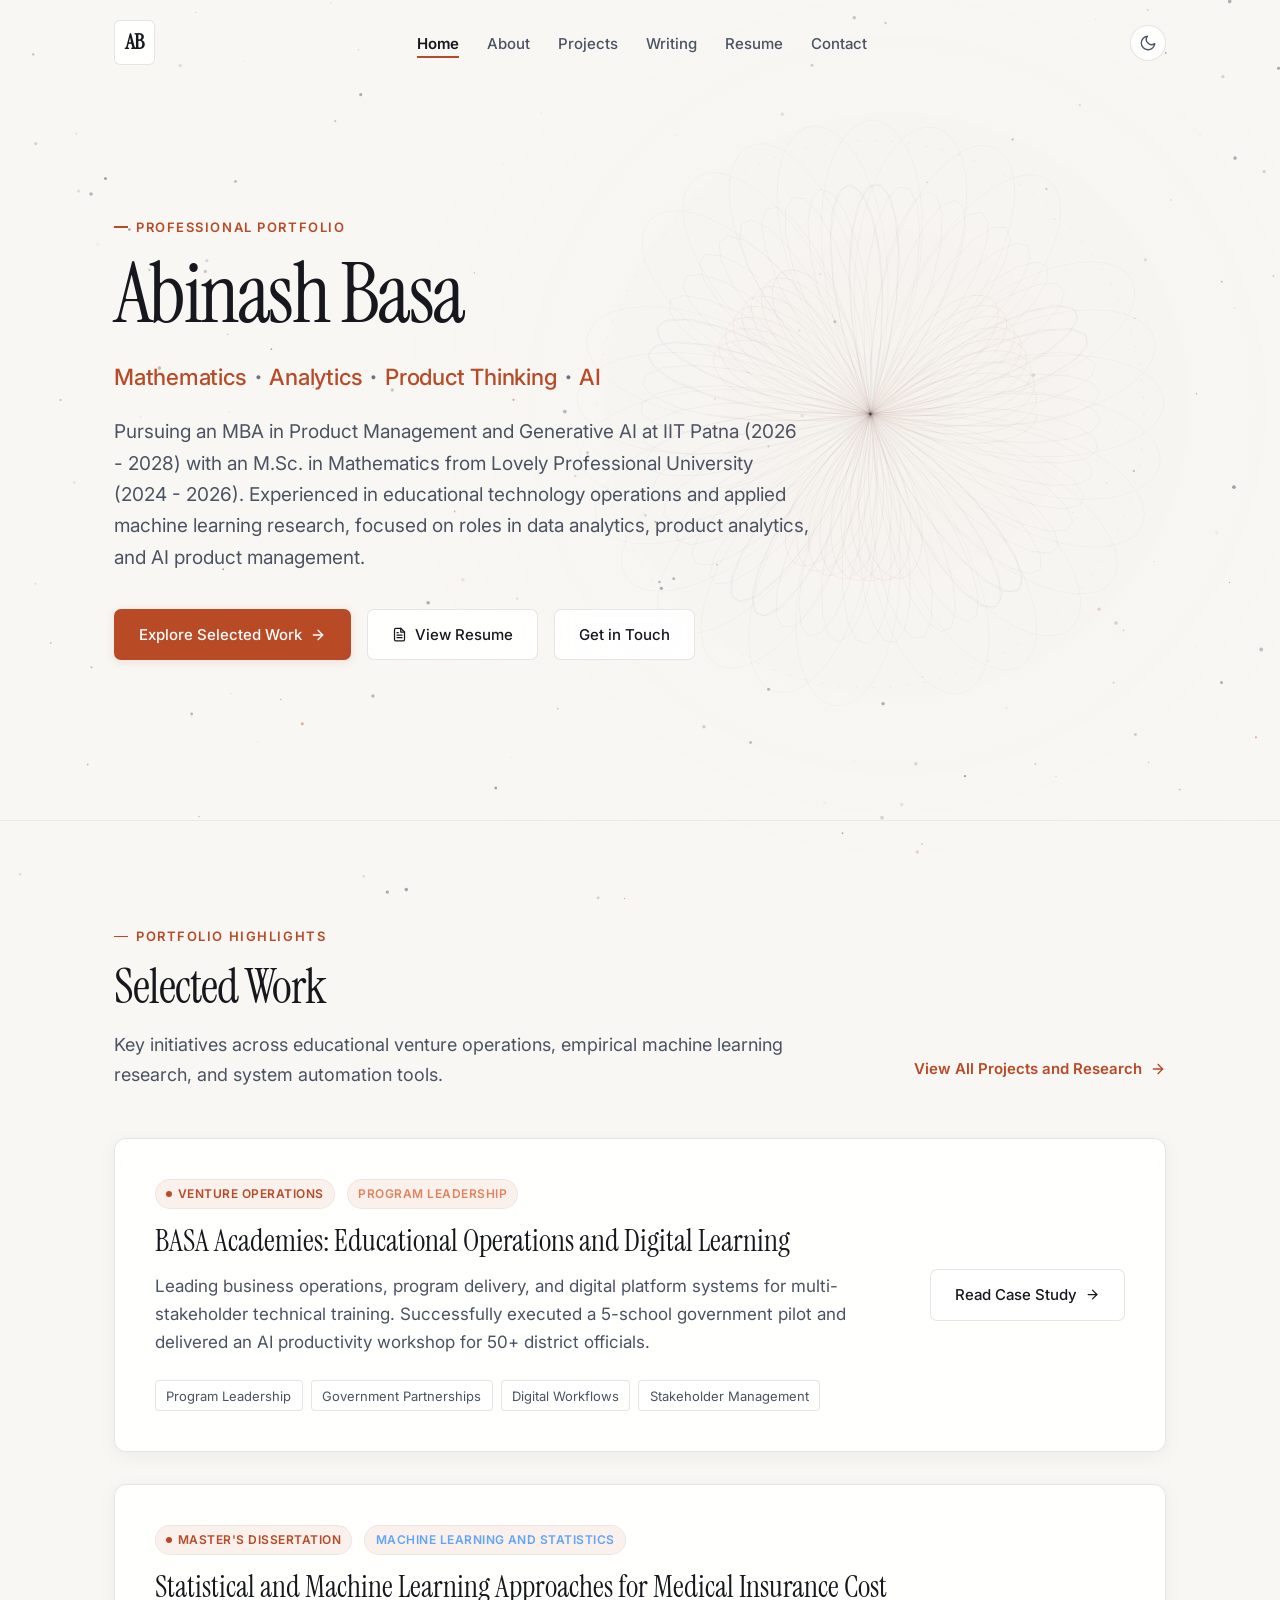
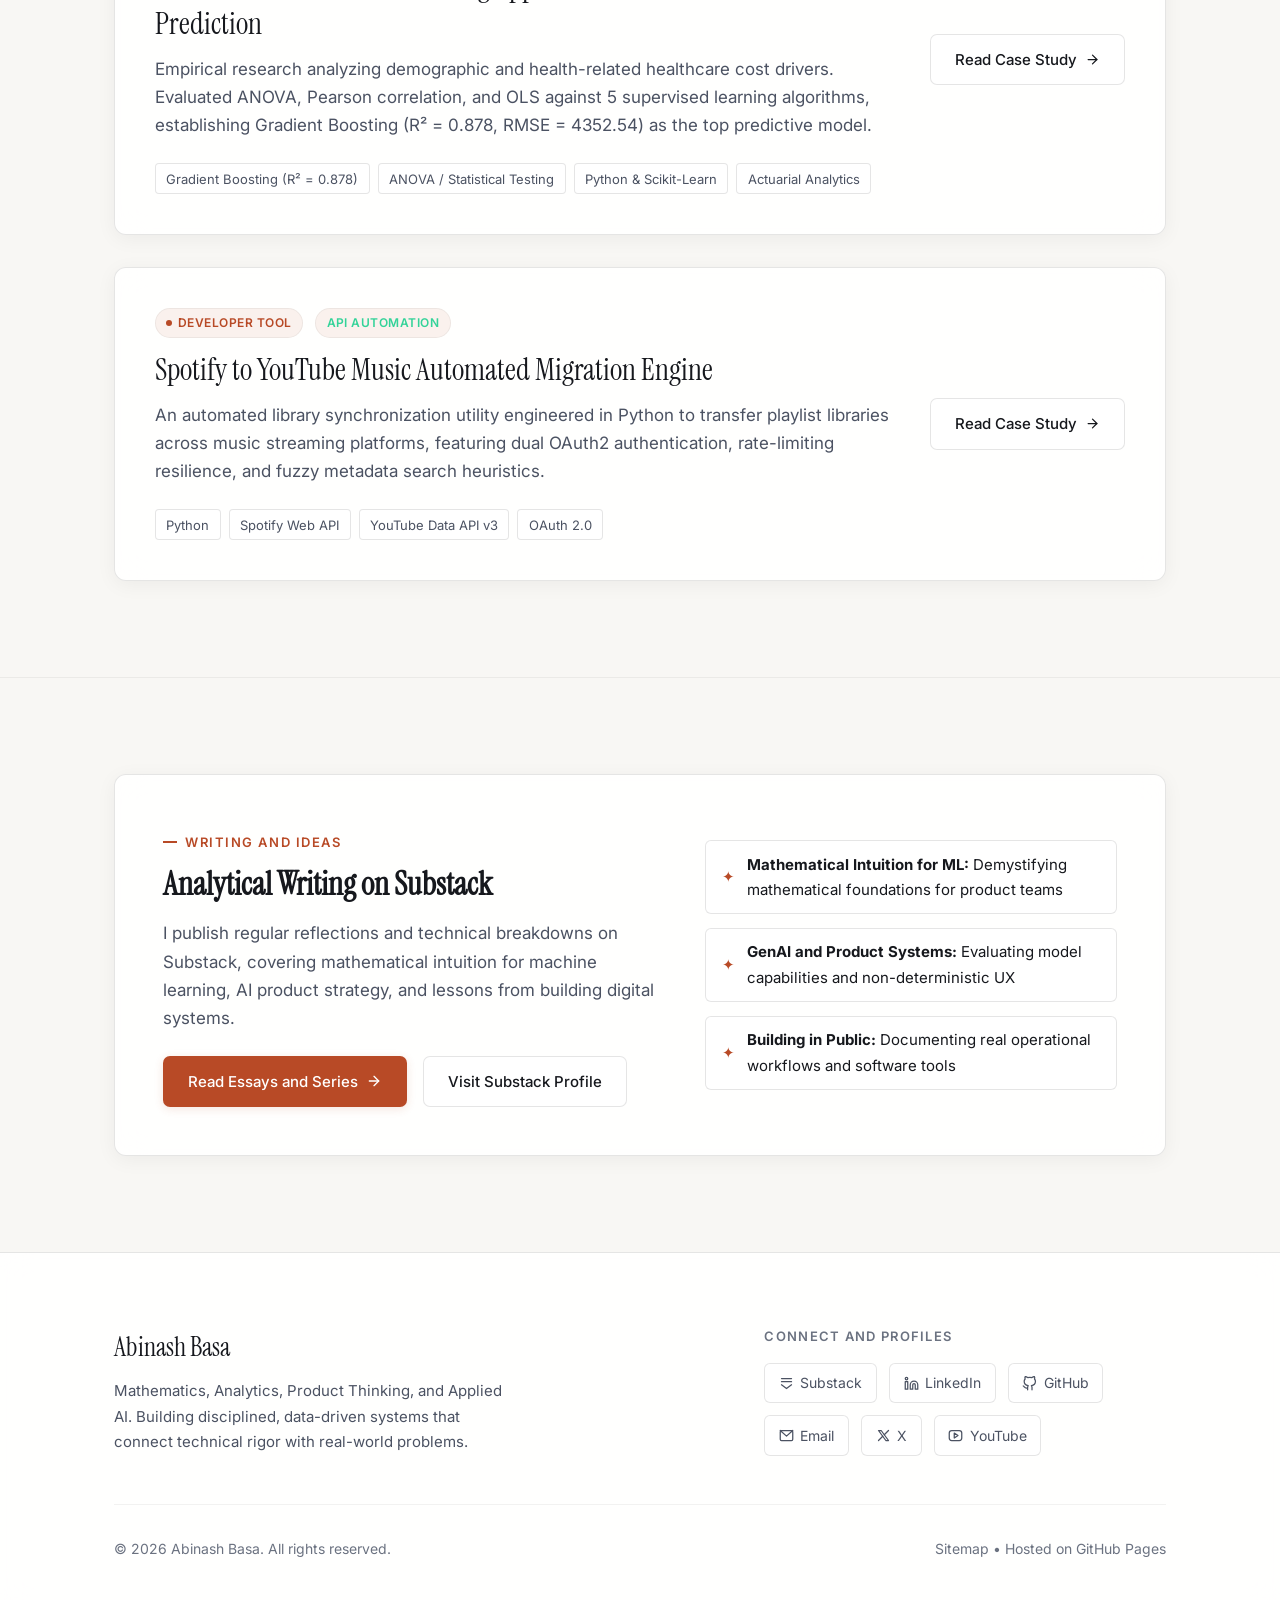
==== commit 289d74a8: "Production upgrade: accessible multi-page portfolio, case studies, SEO schemas, zero em dashes" ====
--- a/index.html
+++ b/index.html
@@ -5,23 +5,25 @@
   <meta name="viewport" content="width=device-width, initial-scale=1.0">
 
   <!-- Primary Meta Tags -->
-  <title>Abinash Basa — Product Management × Mathematics × AI</title>
-  <meta name="title" content="Abinash Basa — Product Management × Mathematics × AI">
-  <meta name="description" content="Personal digital portfolio of Abinash Basa. Working across product management, mathematical reasoning, and applied artificial intelligence.">
+  <title>Abinash Basa : Mathematics, Analytics and Product Portfolio</title>
+  <meta name="title" content="Abinash Basa : Mathematics, Analytics and Product Portfolio">
+  <meta name="description" content="Personal website of Abinash Basa. Exploring the intersection of mathematics, data analytics, product management, and machine learning systems.">
   <meta name="author" content="Abinash Basa">
   <link rel="canonical" href="https://abinash-basa.github.io/">
 
   <!-- Open Graph / Facebook / LinkedIn -->
   <meta property="og:type" content="website">
   <meta property="og:url" content="https://abinash-basa.github.io/">
-  <meta property="og:title" content="Abinash Basa — Product Management × Mathematics × AI">
-  <meta property="og:description" content="Personal digital portfolio of Abinash Basa. Working across product management, mathematical reasoning, and applied artificial intelligence.">
-
-  <!-- Twitter -->
-  <meta property="twitter:card" content="summary_large_image">
-  <meta property="twitter:url" content="https://abinash-basa.github.io/">
-  <meta property="twitter:title" content="Abinash Basa — Product Management × Mathematics × AI">
-  <meta property="twitter:description" content="Personal digital portfolio of Abinash Basa. Working across product management, mathematical reasoning, and applied artificial intelligence.">
+  <meta property="og:title" content="Abinash Basa : Mathematics, Analytics and Product Portfolio">
+  <meta property="og:description" content="Personal website of Abinash Basa. Exploring the intersection of mathematics, data analytics, product management, and machine learning systems.">
+  <meta property="og:image" content="https://abinash-basa.github.io/assets/images/og-preview.png">
+
+  <!-- Twitter / X -->
+  <meta name="twitter:card" content="summary_large_image">
+  <meta name="twitter:url" content="https://abinash-basa.github.io/">
+  <meta name="twitter:title" content="Abinash Basa : Mathematics, Analytics and Product Portfolio">
+  <meta name="twitter:description" content="Personal website of Abinash Basa. Exploring the intersection of mathematics, data analytics, product management, and machine learning systems.">
+  <meta name="twitter:image" content="https://abinash-basa.github.io/assets/images/og-preview.png">
 
   <!-- Favicon -->
   <link rel="icon" href="favicon.svg" type="image/svg+xml">
@@ -33,11 +35,60 @@
 
   <!-- Universal Stylesheets -->
   <link rel="stylesheet" href="css/main.css">
+  <script type="application/ld+json">
+  {
+  "@context": "https://schema.org",
+  "@graph": [
+    {
+      "@type": "Person",
+      "@id": "https://abinash-basa.github.io/#person",
+      "name": "Abinash Basa",
+      "alternateName": "Abinash Kumar Basa",
+      "url": "https://abinash-basa.github.io/",
+      "image": "https://abinash-basa.github.io/assets/images/og-preview.png",
+      "jobTitle": "Product Management and Analytics",
+      "description": "Working across Mathematics, Analytics, Product Thinking, and Artificial Intelligence.",
+      "alumniOf": [
+        {
+          "@type": "CollegeOrUniversity",
+          "name": "Indian Institute of Technology Patna"
+        },
+        {
+          "@type": "CollegeOrUniversity",
+          "name": "Lovely Professional University"
+        },
+        {
+          "@type": "CollegeOrUniversity",
+          "name": "MPC Autonomous College"
+        }
+      ],
+      "sameAs": [
+        "https://substack.com/@abinashbasa",
+        "https://www.linkedin.com/in/theabinashbasa",
+        "https://github.com/abinash-basa",
+        "https://x.com/AbinashBasa1",
+        "https://www.youtube.com/@ventbyakb"
+      ]
+    },
+    {
+      "@type": "WebSite",
+      "@id": "https://abinash-basa.github.io/#website",
+      "url": "https://abinash-basa.github.io/",
+      "name": "Abinash Basa Portfolio",
+      "description": "Personal website and portfolio of Abinash Basa.",
+      "publisher": {
+        "@id": "https://abinash-basa.github.io/#person"
+      }
+    }
+  ]
+}
+  </script>
   <link rel="stylesheet" href="css/home.css">
 </head>
 <body data-page="home">
   <canvas id="cosmicCanvas" aria-hidden="true"></canvas>
 
+  <a href="#mainContent" class="skip-link">Skip to main content</a>
   <header class="site-nav" id="siteNav">
     <div class="container nav-inner">
       <a href="index.html" class="nav-brand" aria-label="Abinash Basa Home">
@@ -45,7 +96,7 @@
       </a>
 
       <nav aria-label="Primary Navigation">
-        <ul class="nav-menu" id="navMenu" aria-hidden="true">
+        <ul class="nav-menu" id="navMenu">
           <li><a href="index.html" class="nav-link is-active">Home</a></li>
           <li><a href="about.html" class="nav-link ">About</a></li>
           <li><a href="projects.html" class="nav-link ">Projects</a></li>
@@ -66,49 +117,51 @@
     </div>
   </header>
 
-  <main>
+  <main id="mainContent">
     <!-- Hero Section -->
-    <section class="hero-section" id="hero">
+    <section class="hero-section" id="hero" aria-labelledby="heroHeading">
       <div class="container">
         <div class="hero-content">
-          <span class="section-eyebrow reveal">Personal Digital Universe</span>
-          <h1 class="hero-name reveal">Abinash Basa</h1>
+          <span class="section-eyebrow reveal">Professional Portfolio</span>
+          <h1 class="hero-name reveal" id="heroHeading">Abinash Basa</h1>
           <div class="hero-positioning reveal">
-            <span>Product Management</span>
-            <span class="dot">•</span>
             <span>Mathematics</span>
             <span class="dot">•</span>
-            <span>Artificial Intelligence</span>
+            <span>Analytics</span>
+            <span class="dot">•</span>
+            <span>Product Thinking</span>
+            <span class="dot">•</span>
+            <span>AI</span>
           </div>
           <p class="hero-statement reveal">
-            Building at the intersection of rigorous mathematical reasoning, machine learning systems, and disciplined product execution. Training to be a product leader who translates deep technical capability into clear human value.
+            Pursuing an MBA in Product Management and Generative AI at IIT Patna (2026 - 2028) with an M.Sc. in Mathematics from Lovely Professional University (2024 - 2026). Experienced in educational technology operations and applied machine learning research, focused on roles in data analytics, product analytics, and AI product management.
           </p>
           <div class="hero-actions reveal">
             <a href="#selected-work" class="btn btn-primary">
               Explore Selected Work
               <svg width="16" height="16" viewBox="0 0 24 24" fill="none" stroke="currentColor" stroke-width="2" stroke-linecap="round" stroke-linejoin="round"><line x1="5" y1="12" x2="19" y2="12"/><polyline points="12 5 19 12 12 19"/></svg>
             </a>
-            <a href="about.html" class="btn btn-secondary">About My Approach</a>
             <a href="resume.html" class="btn btn-secondary">
               <svg width="15" height="15" viewBox="0 0 24 24" fill="none" stroke="currentColor" stroke-width="2" stroke-linecap="round" stroke-linejoin="round"><path d="M14 2H6a2 2 0 0 0-2 2v16a2 2 0 0 0 2 2h12a2 2 0 0 0 2-2V8z"/><polyline points="14 2 14 8 20 8"/><line x1="16" y1="13" x2="8" y2="13"/><line x1="16" y1="17" x2="8" y2="17"/><polyline points="10 9 9 9 8 9"/></svg>
-              Resume
-            </a>
+              View Resume
+            </a>
+            <a href="contact.html" class="btn btn-secondary">Get in Touch</a>
           </div>
         </div>
       </div>
     </section>
 
-    <!-- Selected Work (Max 3 items) -->
-    <section class="home-section" id="selected-work">
+    <!-- Selected Work Section -->
+    <section class="home-section" id="selected-work" aria-labelledby="selectedWorkHeading">
       <div class="container">
         <div class="section-header-flex reveal">
           <div>
             <span class="section-eyebrow">Portfolio Highlights</span>
-            <h2 class="section-heading">Selected Work</h2>
-            <p class="section-lead">A focused selection of product systems, empirical machine learning research, and developer tools.</p>
+            <h2 class="section-heading" id="selectedWorkHeading">Selected Work</h2>
+            <p class="section-lead">Key initiatives across educational venture operations, empirical machine learning research, and system automation tools.</p>
           </div>
           <a href="projects.html" class="btn btn-ghost">
-            View All Projects &amp; Research
+            View All Projects and Research
             <svg width="16" height="16" viewBox="0 0 24 24" fill="none" stroke="currentColor" stroke-width="2" stroke-linecap="round" stroke-linejoin="round"><line x1="5" y1="12" x2="19" y2="12"/><polyline points="12 5 19 12 12 19"/></svg>
           </a>
         </div>
@@ -118,18 +171,18 @@
           <article class="cosmic-card featured-card reveal">
             <div class="featured-card-info">
               <div class="featured-card-meta">
-                <span class="badge"><span class="badge-dot"></span> Education &amp; Digital Learning Venture</span>
-                <span class="badge" style="color: var(--cat-product);">Product Management</span>
-              </div>
-              <h3 class="featured-card-title">BASA Academies — Educational Systems &amp; Digital Presence</h3>
+                <span class="badge"><span class="badge-dot"></span> Venture Operations</span>
+                <span class="badge" style="color: var(--cat-product);">Program Leadership</span>
+              </div>
+              <h3 class="featured-card-title">BASA Academies: Educational Operations and Digital Learning</h3>
               <p class="featured-card-desc">
-                Spearheading business operations, digital presence architecture, and educational program delivery for multi-tier technical training, government pilot initiatives, and institutional skill development.
+                Leading business operations, program delivery, and digital platform systems for multi-stakeholder technical training. Successfully executed a 5-school government pilot and delivered an AI productivity workshop for 50+ district officials.
               </p>
               <div class="featured-card-tags">
-                <span class="tech-tag">Product Architecture</span>
                 <span class="tech-tag">Program Leadership</span>
                 <span class="tech-tag">Government Partnerships</span>
                 <span class="tech-tag">Digital Workflows</span>
+                <span class="tech-tag">Stakeholder Management</span>
               </div>
             </div>
             <div class="featured-card-action">
@@ -144,16 +197,16 @@
           <article class="cosmic-card featured-card reveal">
             <div class="featured-card-info">
               <div class="featured-card-meta">
-                <span class="badge"><span class="badge-dot"></span> Academic Dissertation (LPU)</span>
-                <span class="badge" style="color: var(--cat-ai);">Machine Learning &amp; Statistics</span>
-              </div>
-              <h3 class="featured-card-title">Statistical &amp; Machine Learning Approaches for Medical Insurance Cost Prediction</h3>
+                <span class="badge"><span class="badge-dot"></span> Master's Dissertation</span>
+                <span class="badge" style="color: var(--cat-ai);">Machine Learning and Statistics</span>
+              </div>
+              <h3 class="featured-card-title">Statistical and Machine Learning Approaches for Medical Insurance Cost Prediction</h3>
               <p class="featured-card-desc">
-                An empirical research study evaluating demographic and health factors influencing healthcare charges. Benchmarked classical inferential statistics against ensemble ML models, establishing Gradient Boosting (R² = 0.878) as the top predictive framework.
+                Empirical research analyzing demographic and health-related healthcare cost drivers. Evaluated ANOVA, Pearson correlation, and OLS against 5 supervised learning algorithms, establishing Gradient Boosting (R² = 0.878, RMSE = 4352.54) as the top predictive model.
               </p>
               <div class="featured-card-tags">
-                <span class="tech-tag">Gradient Boosting</span>
-                <span class="tech-tag">ANOVA / Hypothesis Testing</span>
+                <span class="tech-tag">Gradient Boosting (R² = 0.878)</span>
+                <span class="tech-tag">ANOVA / Statistical Testing</span>
                 <span class="tech-tag">Python &amp; Scikit-Learn</span>
                 <span class="tech-tag">Actuarial Analytics</span>
               </div>
@@ -166,16 +219,16 @@
             </div>
           </article>
 
-          <!-- Featured 3: Spotify -> YouTube Music -->
+          <!-- Featured 3: Spotify to YouTube Music -->
           <article class="cosmic-card featured-card reveal">
             <div class="featured-card-info">
               <div class="featured-card-meta">
-                <span class="badge"><span class="badge-dot"></span> Developer Tool &amp; Systems</span>
+                <span class="badge"><span class="badge-dot"></span> Developer Tool</span>
                 <span class="badge" style="color: var(--cat-tools);">API Automation</span>
               </div>
               <h3 class="featured-card-title">Spotify to YouTube Music Automated Migration Engine</h3>
               <p class="featured-card-desc">
-                An automated migration utility engineered to transfer playlist libraries across music streaming platforms, featuring OAuth2 authentication, rate-limiting resilience, and fuzzy metadata track matching.
+                An automated library synchronization utility engineered in Python to transfer playlist libraries across music streaming platforms, featuring dual OAuth2 authentication, rate-limiting resilience, and fuzzy metadata search heuristics.
               </p>
               <div class="featured-card-tags">
                 <span class="tech-tag">Python</span>
@@ -196,22 +249,22 @@
     </section>
 
     <!-- Writing Spotlight -->
-    <section class="home-section" id="writing-spotlight">
+    <section class="home-section" id="writing-spotlight" aria-labelledby="writingSpotlightHeading">
       <div class="container">
         <div class="cosmic-card writing-spotlight-box reveal">
           <div>
-            <span class="section-eyebrow">Thinking in Public</span>
-            <h2 class="writing-spotlight-title">Writing &amp; Ideas</h2>
+            <span class="section-eyebrow">Writing and Ideas</span>
+            <h2 class="writing-spotlight-title" id="writingSpotlightHeading">Analytical Writing on Substack</h2>
             <p class="writing-spotlight-desc">
-              I write daily on Substack about mathematics, generative artificial intelligence, product architecture, and building in public. Documenting real learnings, theoretical intuition, and honest experiments.
+              I publish regular reflections and technical breakdowns on Substack, covering mathematical intuition for machine learning, AI product strategy, and lessons from building digital systems.
             </p>
             <div style="display: flex; gap: 1rem; flex-wrap: wrap;">
               <a href="writing.html" class="btn btn-primary">
-                Read Archive &amp; Essays
+                Read Essays and Series
                 <svg width="16" height="16" viewBox="0 0 24 24" fill="none" stroke="currentColor" stroke-width="2" stroke-linecap="round" stroke-linejoin="round"><line x1="5" y1="12" x2="19" y2="12"/><polyline points="12 5 19 12 12 19"/></svg>
               </a>
               <a href="https://substack.com/@abinashbasa" target="_blank" rel="noopener noreferrer" class="btn btn-secondary">
-                Visit Substack
+                Visit Substack Profile
               </a>
             </div>
           </div>
@@ -220,47 +273,17 @@
             <ul class="writing-topics-list">
               <li class="writing-topic-item">
                 <span class="writing-topic-icon">✦</span>
-                <span><strong>Mathematical Intuition for ML:</strong> Core math for product thinkers</span>
+                <span><strong>Mathematical Intuition for ML:</strong> Demystifying mathematical foundations for product teams</span>
               </li>
               <li class="writing-topic-item">
                 <span class="writing-topic-icon">✦</span>
-                <span><strong>GenAI &amp; Product Systems:</strong> Translating model capabilities into products</span>
+                <span><strong>GenAI and Product Systems:</strong> Evaluating model capabilities and non-deterministic UX</span>
               </li>
               <li class="writing-topic-item">
                 <span class="writing-topic-icon">✦</span>
-                <span><strong>Building in Public:</strong> Documenting real outcomes and lessons</span>
-              </li>
-              <li class="writing-topic-item">
-                <span class="writing-topic-icon">✦</span>
-                <span><strong>Philosophy &amp; Abstraction:</strong> Thinking clearly about complex systems</span>
+                <span><strong>Building in Public:</strong> Documenting real operational workflows and software tools</span>
               </li>
             </ul>
-          </div>
-        </div>
-      </div>
-    </section>
-
-    <!-- About Teaser -->
-    <section class="home-section" id="about-teaser">
-      <div class="container">
-        <div class="about-teaser-grid reveal">
-          <div>
-            <blockquote class="about-quote">
-              "The best product managers are translators—people who can move fluently between mathematical rigor, AI capabilities, and real human needs."
-            </blockquote>
-          </div>
-          <div class="about-teaser-body">
-            <span class="section-eyebrow">The Perspective</span>
-            <p>
-              Holding an M.Sc. in Mathematics from Lovely Professional University and currently pursuing an MBA in Product Management &amp; Generative AI at IIT Patna, I approach problems with structural rigor and user empathy.
-            </p>
-            <p>
-              Whether analyzing predictive models, structuring educational ventures, or orchestrating digital workflows, I focus on building systems that actually work in the real world.
-            </p>
-            <a href="about.html" class="btn btn-ghost">
-              More About My Background &amp; Philosophy
-              <svg width="16" height="16" viewBox="0 0 24 24" fill="none" stroke="currentColor" stroke-width="2" stroke-linecap="round" stroke-linejoin="round"><line x1="5" y1="12" x2="19" y2="12"/><polyline points="12 5 19 12 12 19"/></svg>
-            </a>
           </div>
         </div>
       </div>
@@ -271,12 +294,12 @@
     <div class="container">
       <div class="footer-grid">
         <div class="footer-brand">
-          <h3>Abinash Basa</h3>
-          <p>Product Management × Mathematics × AI. Building disciplined, data-driven systems at the intersection of technical depth and human needs.</p>
+          <h2>Abinash Basa</h2>
+          <p>Mathematics, Analytics, Product Thinking, and Applied AI. Building disciplined, data-driven systems that connect technical rigor with real-world problems.</p>
         </div>
 
         <div class="footer-links-group">
-          <span class="footer-links-title">Connect &amp; Follow</span>
+          <span class="footer-links-title">Connect and Profiles</span>
           <div class="footer-social-row">
             <a href="https://substack.com/@abinashbasa" target="_blank" rel="noopener noreferrer" class="footer-social-link">
               <svg width="15" height="15" viewBox="0 0 24 24" fill="none" stroke="currentColor" stroke-width="2" stroke-linecap="round" stroke-linejoin="round"><line x1="4" y1="4" x2="20" y2="4"/><line x1="4" y1="9" x2="20" y2="9"/><path d="M4 14l8 6 8-6"/></svg>
@@ -308,13 +331,12 @@
 
       <div class="footer-bottom">
         <p>&copy; 2026 Abinash Basa. All rights reserved.</p>
-        <p>Built with semantic precision &amp; cosmic aesthetics.</p>
+        <p><a href="sitemap.xml" style="color: var(--text-muted);">Sitemap</a> &bull; Hosted on GitHub Pages</p>
       </div>
     </div>
   </footer>
 
-  <!-- Scripts -->
-  <script src="js/cosmic-background.js"></script>
-  <script src="js/main.js"></script>
+  <script src="js/cosmic-background.js" defer></script>
+  <script src="js/main.js" defer></script>
 </body>
 </html>
--- a/css/main.css
+++ b/css/main.css
@@ -1,29 +1,29 @@
 /* ==========================================================================
-   Universal Design System — Abinash Basa Portfolio
-   Product Management × Mathematics × AI
+   Universal Design System - Abinash Basa Portfolio
+   Mathematics | Analytics | Product Thinking | AI
    ========================================================================== */
 
 /* --- Design Tokens --- */
 :root {
-  /* Color Palette — Deep Space (Primary Default) */
+  /* Color Palette - Deep Space (Primary Default) */
   --bg: #0A0B0E;
-  --bg-surface: rgba(18, 20, 26, 0.72);
-  --bg-surface-elevated: rgba(26, 29, 38, 0.88);
-  --bg-surface-hover: rgba(32, 36, 48, 0.9);
-  --nav-bg: rgba(10, 11, 14, 0.78);
-  
-  --text: #F0F2F5;
-  --text-secondary: #9BA3AF;
-  --text-muted: #606876;
+  --bg-surface: rgba(18, 20, 26, 0.75);
+  --bg-surface-elevated: rgba(26, 29, 38, 0.90);
+  --bg-surface-hover: rgba(34, 38, 50, 0.92);
+  --nav-bg: rgba(10, 11, 14, 0.82);
+  
+  --text: #F3F4F6;
+  --text-secondary: #A1A7B4;
+  --text-muted: #717886;
   
   --accent: #E0845E;
   --accent-hover: #F09A75;
   --accent-glow: rgba(224, 132, 94, 0.18);
   --accent-subtle: rgba(224, 132, 94, 0.08);
   
-  --border: rgba(255, 255, 255, 0.08);
-  --border-subtle: rgba(255, 255, 255, 0.04);
-  --border-focus: rgba(224, 132, 94, 0.45);
+  --border: rgba(255, 255, 255, 0.10);
+  --border-subtle: rgba(255, 255, 255, 0.05);
+  --border-focus: rgba(224, 132, 94, 0.50);
   
   --card-shadow: 0 4px 24px -1px rgba(0, 0, 0, 0.35);
   --card-shadow-hover: 0 12px 36px -2px rgba(0, 0, 0, 0.5), 0 0 24px -2px rgba(224, 132, 94, 0.12);
@@ -52,27 +52,27 @@
 
 /* Light Mode Overrides */
 [data-theme="light"] {
-  --bg: #F7F6F2;
-  --bg-surface: rgba(255, 255, 255, 0.88);
+  --bg: #F8F7F4;
+  --bg-surface: rgba(255, 255, 255, 0.90);
   --bg-surface-elevated: #FFFFFF;
-  --bg-surface-hover: #F0EDE6;
-  --nav-bg: rgba(247, 246, 242, 0.82);
-  
-  --text: #17191E;
-  --text-secondary: #575D68;
-  --text-muted: #8E95A2;
-  
-  --accent: #C85A34;
-  --accent-hover: #A8482A;
-  --accent-glow: rgba(200, 90, 52, 0.14);
-  --accent-subtle: rgba(200, 90, 52, 0.06);
-  
-  --border: rgba(0, 0, 0, 0.08);
-  --border-subtle: rgba(0, 0, 0, 0.04);
-  --border-focus: rgba(200, 90, 52, 0.45);
-  
-  --card-shadow: 0 4px 20px rgba(0, 0, 0, 0.04);
-  --card-shadow-hover: 0 12px 32px rgba(0, 0, 0, 0.08), 0 0 20px rgba(200, 90, 52, 0.08);
+  --bg-surface-hover: #F2EFE8;
+  --nav-bg: rgba(248, 247, 244, 0.86);
+  
+  --text: #16181D;
+  --text-secondary: #4B5262;
+  --text-muted: #6B7280;
+  
+  --accent: #B84A26;
+  --accent-hover: #9E3C1B;
+  --accent-glow: rgba(184, 74, 38, 0.14);
+  --accent-subtle: rgba(184, 74, 38, 0.08);
+  
+  --border: rgba(0, 0, 0, 0.10);
+  --border-subtle: rgba(0, 0, 0, 0.05);
+  --border-focus: rgba(184, 74, 38, 0.50);
+  
+  --card-shadow: 0 4px 20px rgba(0, 0, 0, 0.05);
+  --card-shadow-hover: 0 12px 32px rgba(0, 0, 0, 0.09), 0 0 20px rgba(184, 74, 38, 0.08);
 }
 
 /* --- Reset & Base --- */
@@ -107,6 +107,29 @@
 
 body.menu-open {
   overflow: hidden;
+}
+
+/* Skip Navigation Link */
+.skip-link {
+  position: absolute;
+  top: -100px;
+  left: 1.5rem;
+  background: var(--accent);
+  color: #FFFFFF;
+  padding: 0.75rem 1.25rem;
+  z-index: 9999;
+  border-radius: 6px;
+  font-weight: 600;
+  font-size: 0.9375rem;
+  text-decoration: none;
+  box-shadow: 0 4px 14px rgba(0, 0, 0, 0.3);
+  transition: top 0.2s ease;
+}
+
+.skip-link:focus {
+  top: 1rem;
+  outline: 2px solid #FFFFFF;
+  outline-offset: 2px;
 }
 
 /* --- Cosmic Canvas Container --- */
@@ -126,7 +149,7 @@
   z-index: 1;
 }
 
-/* --- Focus Outline --- */
+/* --- Accessible Focus Outline --- */
 :focus-visible {
   outline: 2px solid var(--accent);
   outline-offset: 3px;
@@ -409,6 +432,7 @@
   background: transparent;
   color: var(--accent);
   padding: 0.5rem 0;
+  font-weight: 600;
 }
 
 .btn-ghost:hover {
@@ -483,7 +507,7 @@
   margin-bottom: 3rem;
 }
 
-.footer-brand h3 {
+.footer-brand h2 {
   font-family: var(--font-serif);
   font-size: 1.65rem;
   font-weight: 400;
@@ -494,7 +518,7 @@
 .footer-brand p {
   color: var(--text-secondary);
   font-size: 0.9375rem;
-  max-width: 42ch;
+  max-width: 44ch;
 }
 
 .footer-links-group {
@@ -547,16 +571,38 @@
   color: var(--text-muted);
 }
 
-/* --- Scroll Reveal Animation --- */
+/* --- Scroll Reveal & Progressive Enhancement (No-JS Safe) --- */
 .reveal {
+  opacity: 1;
+  transform: none;
+}
+
+html.js-enabled .reveal {
   opacity: 0;
   transform: translateY(22px);
-  transition: opacity 0.7s var(--ease), transform 0.7s var(--ease);
-}
-
-.reveal.is-visible {
+  transition: opacity 0.65s var(--ease), transform 0.65s var(--ease);
+}
+
+html.js-enabled .reveal.is-visible {
   opacity: 1;
   transform: translateY(0);
+}
+
+/* Reduced Motion Override */
+@media (prefers-reduced-motion: reduce) {
+  html {
+    scroll-behavior: auto !important;
+  }
+  *, *::before, *::after {
+    animation-duration: 0.01ms !important;
+    animation-iteration-count: 1 !important;
+    transition-duration: 0.01ms !important;
+  }
+  html.js-enabled .reveal {
+    opacity: 1 !important;
+    transform: none !important;
+    transition: none !important;
+  }
 }
 
 /* --- Responsive Media Queries --- */
--- a/css/home.css
+++ b/css/home.css
@@ -1,5 +1,5 @@
 /* ==========================================================================
-   Homepage Specific Styles — Abinash Basa Portfolio
+   Homepage Specific Styles - Abinash Basa Portfolio
    ========================================================================== */
 
 /* --- Hero Section --- */
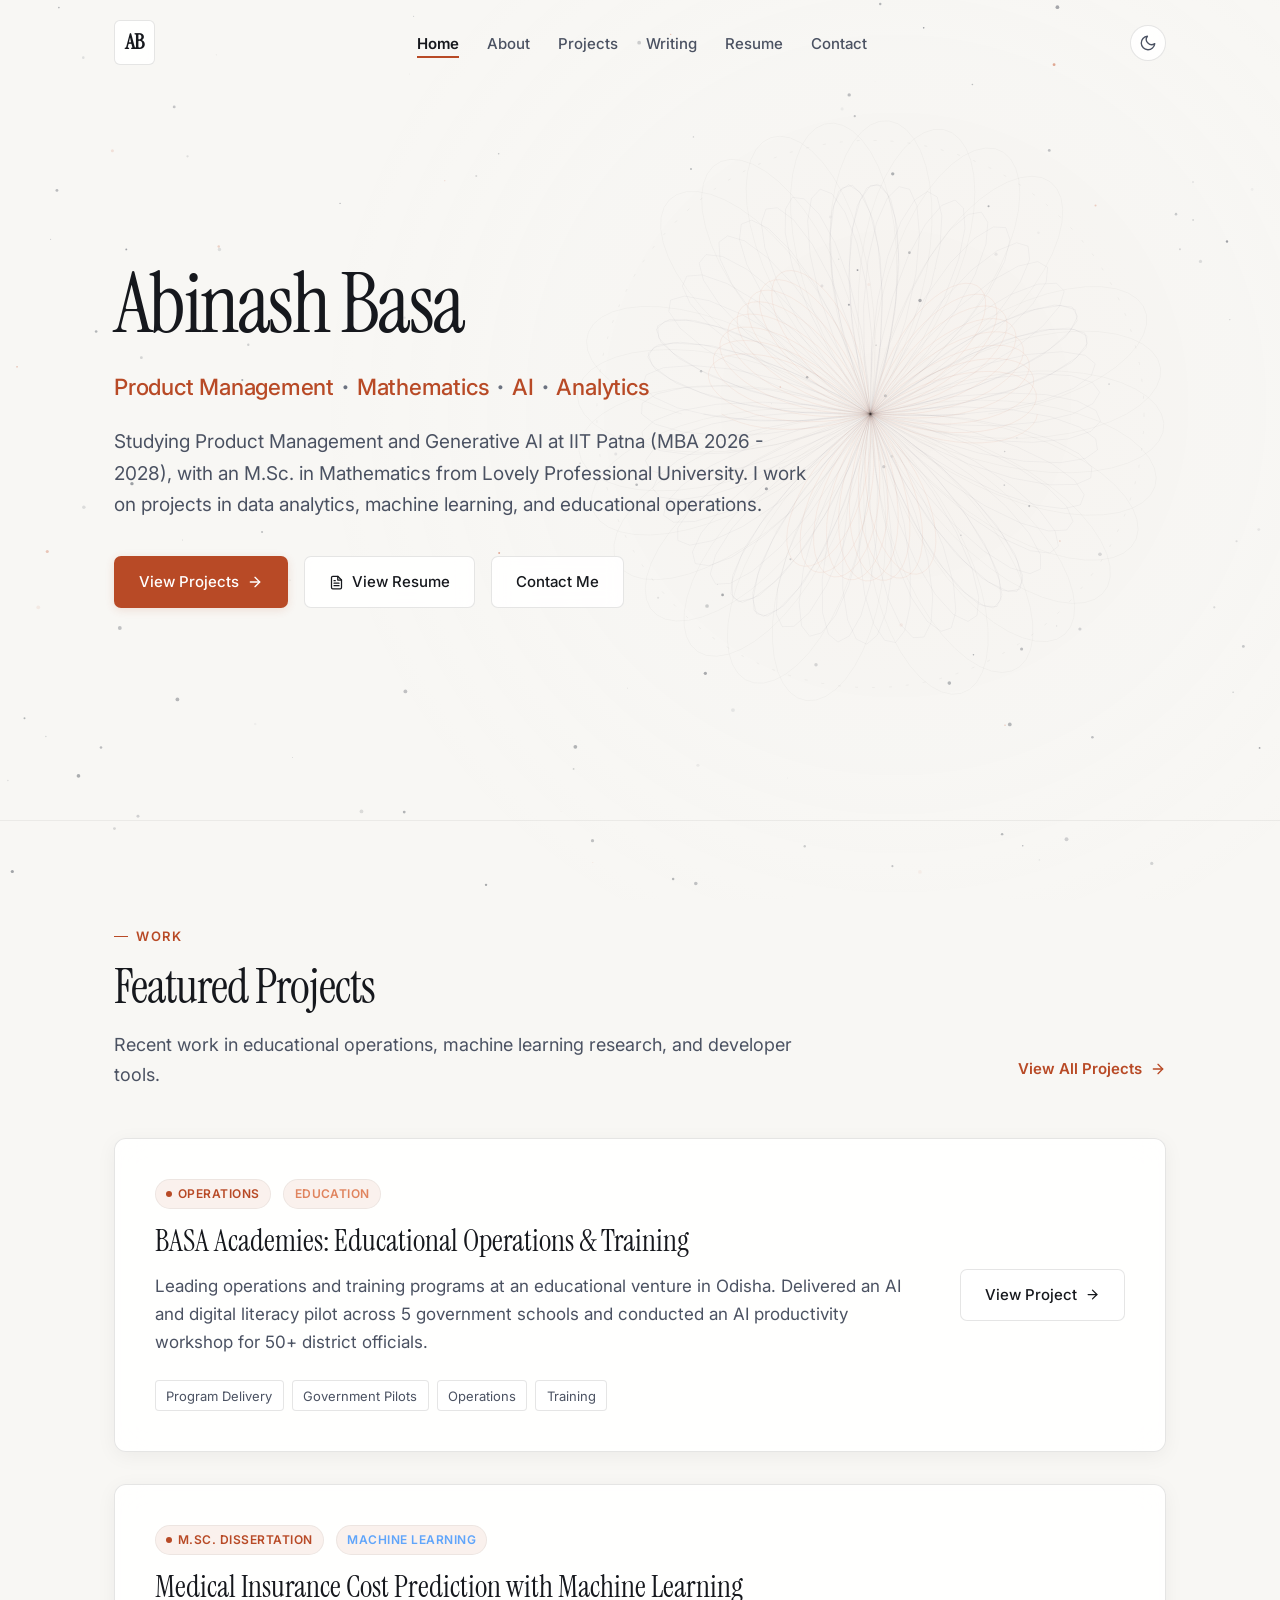
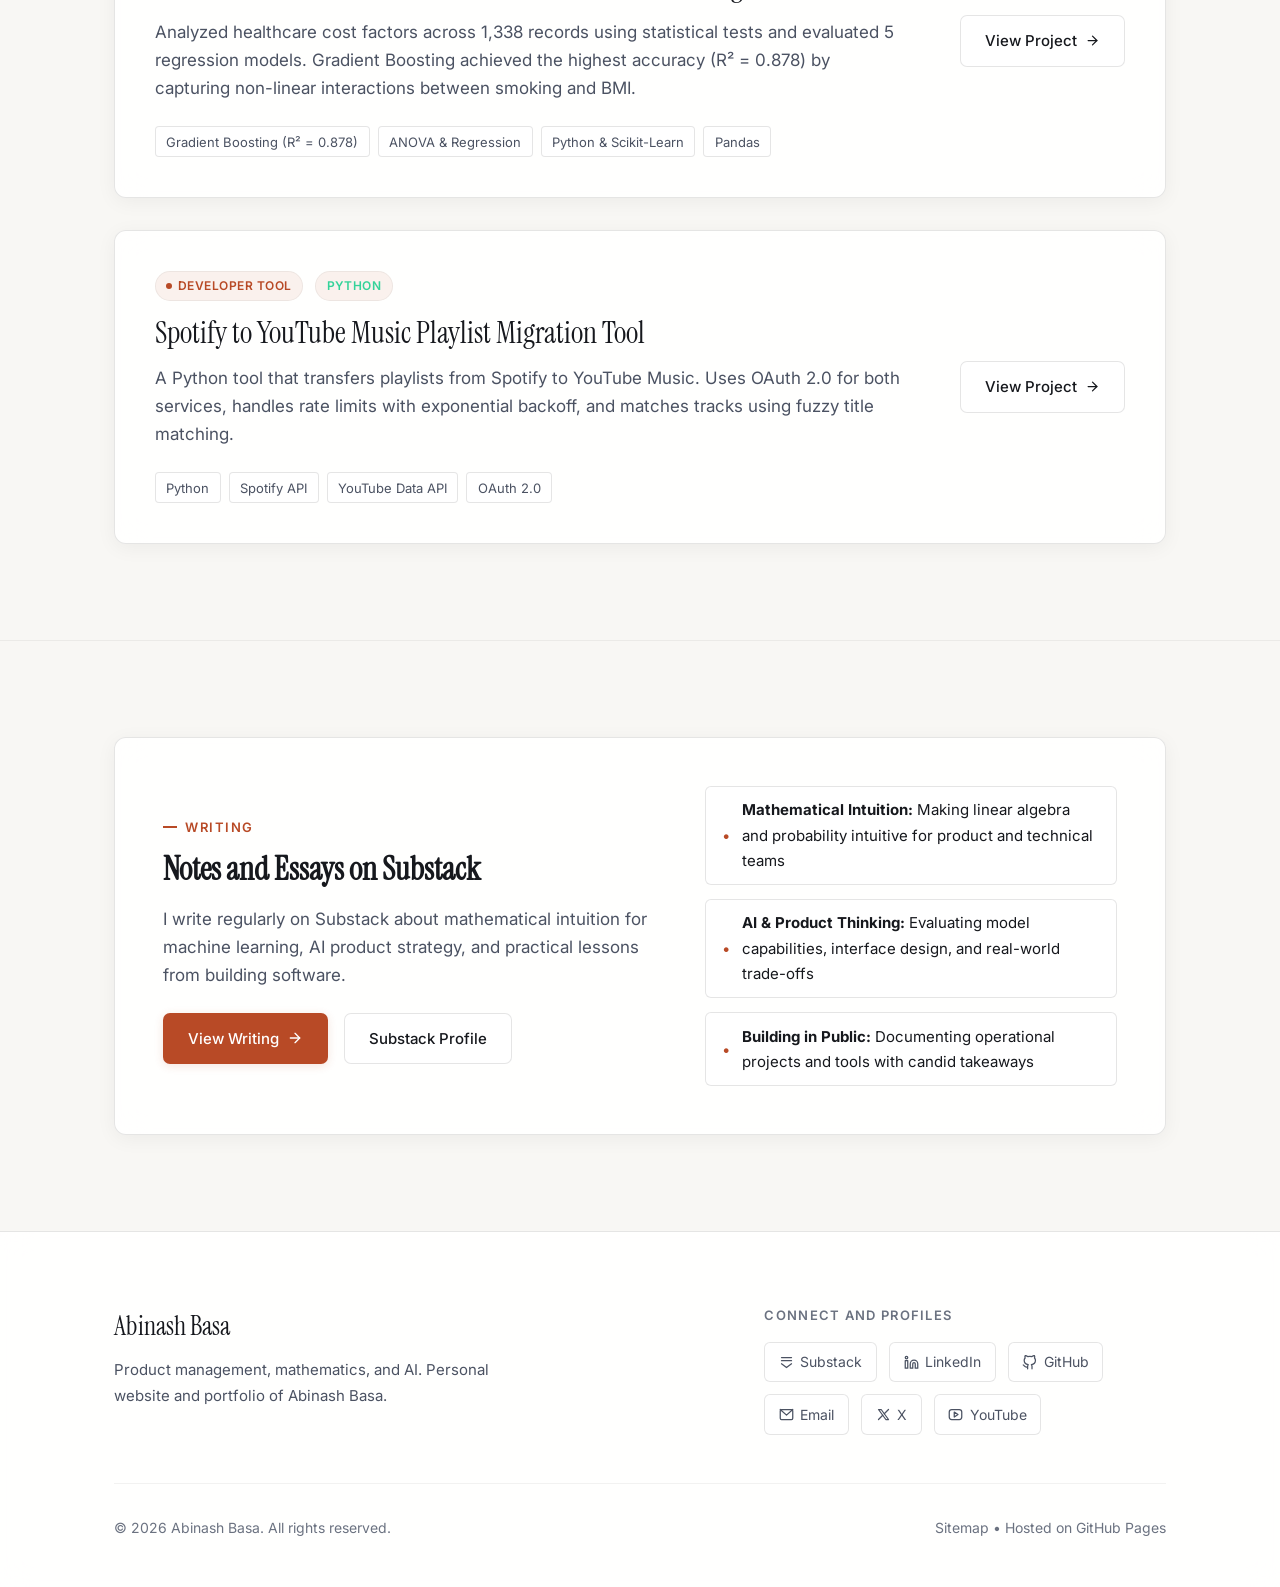
==== commit 4e4b25fd: "refactor(content): humanize website copy, simplify headings, remove template buzzwords, and eliminat" ====
--- a/index.html
+++ b/index.html
@@ -1,28 +1,28 @@
-<!DOCTYPE html>
+﻿<!DOCTYPE html>
 <html lang="en">
 <head>
   <meta charset="UTF-8">
   <meta name="viewport" content="width=device-width, initial-scale=1.0">
 
   <!-- Primary Meta Tags -->
-  <title>Abinash Basa : Mathematics, Analytics and Product Portfolio</title>
-  <meta name="title" content="Abinash Basa : Mathematics, Analytics and Product Portfolio">
-  <meta name="description" content="Personal website of Abinash Basa. Exploring the intersection of mathematics, data analytics, product management, and machine learning systems.">
+  <title>Abinash Basa : Mathematics, Product, AI</title>
+  <meta name="title" content="Abinash Basa : Mathematics, Product, AI">
+  <meta name="description" content="Personal website of Abinash Basa. Studying product management, mathematics, and artificial intelligence at IIT Patna.">
   <meta name="author" content="Abinash Basa">
   <link rel="canonical" href="https://abinash-basa.github.io/">
 
   <!-- Open Graph / Facebook / LinkedIn -->
   <meta property="og:type" content="website">
   <meta property="og:url" content="https://abinash-basa.github.io/">
-  <meta property="og:title" content="Abinash Basa : Mathematics, Analytics and Product Portfolio">
-  <meta property="og:description" content="Personal website of Abinash Basa. Exploring the intersection of mathematics, data analytics, product management, and machine learning systems.">
+  <meta property="og:title" content="Abinash Basa : Mathematics, Product, AI">
+  <meta property="og:description" content="Personal website of Abinash Basa. Studying product management, mathematics, and artificial intelligence at IIT Patna.">
   <meta property="og:image" content="https://abinash-basa.github.io/assets/images/og-preview.png">
 
   <!-- Twitter / X -->
   <meta name="twitter:card" content="summary_large_image">
   <meta name="twitter:url" content="https://abinash-basa.github.io/">
-  <meta name="twitter:title" content="Abinash Basa : Mathematics, Analytics and Product Portfolio">
-  <meta name="twitter:description" content="Personal website of Abinash Basa. Exploring the intersection of mathematics, data analytics, product management, and machine learning systems.">
+  <meta name="twitter:title" content="Abinash Basa : Mathematics, Product, AI">
+  <meta name="twitter:description" content="Personal website of Abinash Basa. Studying product management, mathematics, and artificial intelligence at IIT Patna.">
   <meta name="twitter:image" content="https://abinash-basa.github.io/assets/images/og-preview.png">
 
   <!-- Favicon -->
@@ -47,7 +47,7 @@
       "url": "https://abinash-basa.github.io/",
       "image": "https://abinash-basa.github.io/assets/images/og-preview.png",
       "jobTitle": "Product Management and Analytics",
-      "description": "Working across Mathematics, Analytics, Product Thinking, and Artificial Intelligence.",
+      "description": "Product management, mathematics, and artificial intelligence.",
       "alumniOf": [
         {
           "@type": "CollegeOrUniversity",
@@ -74,8 +74,8 @@
       "@type": "WebSite",
       "@id": "https://abinash-basa.github.io/#website",
       "url": "https://abinash-basa.github.io/",
-      "name": "Abinash Basa Portfolio",
-      "description": "Personal website and portfolio of Abinash Basa.",
+      "name": "Abinash Basa",
+      "description": "Personal website of Abinash Basa.",
       "publisher": {
         "@id": "https://abinash-basa.github.io/#person"
       }
@@ -122,47 +122,46 @@
     <section class="hero-section" id="hero" aria-labelledby="heroHeading">
       <div class="container">
         <div class="hero-content">
-          <span class="section-eyebrow reveal">Professional Portfolio</span>
           <h1 class="hero-name reveal" id="heroHeading">Abinash Basa</h1>
           <div class="hero-positioning reveal">
+            <span>Product Management</span>
+            <span class="dot">&bull;</span>
             <span>Mathematics</span>
-            <span class="dot">•</span>
+            <span class="dot">&bull;</span>
+            <span>AI</span>
+            <span class="dot">&bull;</span>
             <span>Analytics</span>
-            <span class="dot">•</span>
-            <span>Product Thinking</span>
-            <span class="dot">•</span>
-            <span>AI</span>
           </div>
           <p class="hero-statement reveal">
-            Pursuing an MBA in Product Management and Generative AI at IIT Patna (2026 - 2028) with an M.Sc. in Mathematics from Lovely Professional University (2024 - 2026). Experienced in educational technology operations and applied machine learning research, focused on roles in data analytics, product analytics, and AI product management.
+            Studying Product Management and Generative AI at IIT Patna (MBA 2026 - 2028), with an M.Sc. in Mathematics from Lovely Professional University. I work on projects in data analytics, machine learning, and educational operations.
           </p>
           <div class="hero-actions reveal">
-            <a href="#selected-work" class="btn btn-primary">
-              Explore Selected Work
-              <svg width="16" height="16" viewBox="0 0 24 24" fill="none" stroke="currentColor" stroke-width="2" stroke-linecap="round" stroke-linejoin="round"><line x1="5" y1="12" x2="19" y2="12"/><polyline points="12 5 19 12 12 19"/></svg>
+            <a href="#projects" class="btn btn-primary">
+              View Projects
+              <svg width="16" height="16" viewBox="0 0 24 24" fill="none" stroke="currentColor" stroke-width="2" stroke-linecap="round" stroke-linejoin="round" aria-hidden="true"><line x1="5" y1="12" x2="19" y2="12"/><polyline points="12 5 19 12 12 19"/></svg>
             </a>
             <a href="resume.html" class="btn btn-secondary">
-              <svg width="15" height="15" viewBox="0 0 24 24" fill="none" stroke="currentColor" stroke-width="2" stroke-linecap="round" stroke-linejoin="round"><path d="M14 2H6a2 2 0 0 0-2 2v16a2 2 0 0 0 2 2h12a2 2 0 0 0 2-2V8z"/><polyline points="14 2 14 8 20 8"/><line x1="16" y1="13" x2="8" y2="13"/><line x1="16" y1="17" x2="8" y2="17"/><polyline points="10 9 9 9 8 9"/></svg>
+              <svg width="15" height="15" viewBox="0 0 24 24" fill="none" stroke="currentColor" stroke-width="2" stroke-linecap="round" stroke-linejoin="round" aria-hidden="true"><path d="M14 2H6a2 2 0 0 0-2 2v16a2 2 0 0 0 2 2h12a2 2 0 0 0 2-2V8z"/><polyline points="14 2 14 8 20 8"/><line x1="16" y1="13" x2="8" y2="13"/><line x1="16" y1="17" x2="8" y2="17"/><polyline points="10 9 9 9 8 9"/></svg>
               View Resume
             </a>
-            <a href="contact.html" class="btn btn-secondary">Get in Touch</a>
+            <a href="contact.html" class="btn btn-secondary">Contact Me</a>
           </div>
         </div>
       </div>
     </section>
 
-    <!-- Selected Work Section -->
-    <section class="home-section" id="selected-work" aria-labelledby="selectedWorkHeading">
+    <!-- Projects Section -->
+    <section class="home-section" id="projects" aria-labelledby="projectsHeading">
       <div class="container">
         <div class="section-header-flex reveal">
           <div>
-            <span class="section-eyebrow">Portfolio Highlights</span>
-            <h2 class="section-heading" id="selectedWorkHeading">Selected Work</h2>
-            <p class="section-lead">Key initiatives across educational venture operations, empirical machine learning research, and system automation tools.</p>
+            <span class="section-eyebrow">Work</span>
+            <h2 class="section-heading" id="projectsHeading">Featured Projects</h2>
+            <p class="section-lead">Recent work in educational operations, machine learning research, and developer tools.</p>
           </div>
           <a href="projects.html" class="btn btn-ghost">
-            View All Projects and Research
-            <svg width="16" height="16" viewBox="0 0 24 24" fill="none" stroke="currentColor" stroke-width="2" stroke-linecap="round" stroke-linejoin="round"><line x1="5" y1="12" x2="19" y2="12"/><polyline points="12 5 19 12 12 19"/></svg>
+            View All Projects
+            <svg width="16" height="16" viewBox="0 0 24 24" fill="none" stroke="currentColor" stroke-width="2" stroke-linecap="round" stroke-linejoin="round" aria-hidden="true"><line x1="5" y1="12" x2="19" y2="12"/><polyline points="12 5 19 12 12 19"/></svg>
           </a>
         </div>
 
@@ -171,24 +170,24 @@
           <article class="cosmic-card featured-card reveal">
             <div class="featured-card-info">
               <div class="featured-card-meta">
-                <span class="badge"><span class="badge-dot"></span> Venture Operations</span>
-                <span class="badge" style="color: var(--cat-product);">Program Leadership</span>
-              </div>
-              <h3 class="featured-card-title">BASA Academies: Educational Operations and Digital Learning</h3>
+                <span class="badge"><span class="badge-dot"></span> Operations</span>
+                <span class="badge" style="color: var(--cat-product);">Education</span>
+              </div>
+              <h3 class="featured-card-title">BASA Academies: Educational Operations & Training</h3>
               <p class="featured-card-desc">
-                Leading business operations, program delivery, and digital platform systems for multi-stakeholder technical training. Successfully executed a 5-school government pilot and delivered an AI productivity workshop for 50+ district officials.
+                Leading operations and training programs at an educational venture in Odisha. Delivered an AI and digital literacy pilot across 5 government schools and conducted an AI productivity workshop for 50+ district officials.
               </p>
               <div class="featured-card-tags">
-                <span class="tech-tag">Program Leadership</span>
-                <span class="tech-tag">Government Partnerships</span>
-                <span class="tech-tag">Digital Workflows</span>
-                <span class="tech-tag">Stakeholder Management</span>
+                <span class="tech-tag">Program Delivery</span>
+                <span class="tech-tag">Government Pilots</span>
+                <span class="tech-tag">Operations</span>
+                <span class="tech-tag">Training</span>
               </div>
             </div>
             <div class="featured-card-action">
               <a href="projects/basa-academies.html" class="btn btn-secondary">
-                Read Case Study
-                <svg width="15" height="15" viewBox="0 0 24 24" fill="none" stroke="currentColor" stroke-width="2" stroke-linecap="round" stroke-linejoin="round"><line x1="5" y1="12" x2="19" y2="12"/><polyline points="12 5 19 12 12 19"/></svg>
+                View Project
+                <svg width="15" height="15" viewBox="0 0 24 24" fill="none" stroke="currentColor" stroke-width="2" stroke-linecap="round" stroke-linejoin="round" aria-hidden="true"><line x1="5" y1="12" x2="19" y2="12"/><polyline points="12 5 19 12 12 19"/></svg>
               </a>
             </div>
           </article>
@@ -197,24 +196,24 @@
           <article class="cosmic-card featured-card reveal">
             <div class="featured-card-info">
               <div class="featured-card-meta">
-                <span class="badge"><span class="badge-dot"></span> Master's Dissertation</span>
-                <span class="badge" style="color: var(--cat-ai);">Machine Learning and Statistics</span>
-              </div>
-              <h3 class="featured-card-title">Statistical and Machine Learning Approaches for Medical Insurance Cost Prediction</h3>
+                <span class="badge"><span class="badge-dot"></span> M.Sc. Dissertation</span>
+                <span class="badge" style="color: var(--cat-ai);">Machine Learning</span>
+              </div>
+              <h3 class="featured-card-title">Medical Insurance Cost Prediction with Machine Learning</h3>
               <p class="featured-card-desc">
-                Empirical research analyzing demographic and health-related healthcare cost drivers. Evaluated ANOVA, Pearson correlation, and OLS against 5 supervised learning algorithms, establishing Gradient Boosting (R² = 0.878, RMSE = 4352.54) as the top predictive model.
+                Analyzed healthcare cost factors across 1,338 records using statistical tests and evaluated 5 regression models. Gradient Boosting achieved the highest accuracy (R² = 0.878) by capturing non-linear interactions between smoking and BMI.
               </p>
               <div class="featured-card-tags">
                 <span class="tech-tag">Gradient Boosting (R² = 0.878)</span>
-                <span class="tech-tag">ANOVA / Statistical Testing</span>
+                <span class="tech-tag">ANOVA &amp; Regression</span>
                 <span class="tech-tag">Python &amp; Scikit-Learn</span>
-                <span class="tech-tag">Actuarial Analytics</span>
+                <span class="tech-tag">Pandas</span>
               </div>
             </div>
             <div class="featured-card-action">
               <a href="projects/medical-insurance-ml.html" class="btn btn-secondary">
-                Read Case Study
-                <svg width="15" height="15" viewBox="0 0 24 24" fill="none" stroke="currentColor" stroke-width="2" stroke-linecap="round" stroke-linejoin="round"><line x1="5" y1="12" x2="19" y2="12"/><polyline points="12 5 19 12 12 19"/></svg>
+                View Project
+                <svg width="15" height="15" viewBox="0 0 24 24" fill="none" stroke="currentColor" stroke-width="2" stroke-linecap="round" stroke-linejoin="round" aria-hidden="true"><line x1="5" y1="12" x2="19" y2="12"/><polyline points="12 5 19 12 12 19"/></svg>
               </a>
             </div>
           </article>
@@ -224,23 +223,23 @@
             <div class="featured-card-info">
               <div class="featured-card-meta">
                 <span class="badge"><span class="badge-dot"></span> Developer Tool</span>
-                <span class="badge" style="color: var(--cat-tools);">API Automation</span>
-              </div>
-              <h3 class="featured-card-title">Spotify to YouTube Music Automated Migration Engine</h3>
+                <span class="badge" style="color: var(--cat-tools);">Python</span>
+              </div>
+              <h3 class="featured-card-title">Spotify to YouTube Music Playlist Migration Tool</h3>
               <p class="featured-card-desc">
-                An automated library synchronization utility engineered in Python to transfer playlist libraries across music streaming platforms, featuring dual OAuth2 authentication, rate-limiting resilience, and fuzzy metadata search heuristics.
+                A Python tool that transfers playlists from Spotify to YouTube Music. Uses OAuth 2.0 for both services, handles rate limits with exponential backoff, and matches tracks using fuzzy title matching.
               </p>
               <div class="featured-card-tags">
                 <span class="tech-tag">Python</span>
-                <span class="tech-tag">Spotify Web API</span>
-                <span class="tech-tag">YouTube Data API v3</span>
+                <span class="tech-tag">Spotify API</span>
+                <span class="tech-tag">YouTube Data API</span>
                 <span class="tech-tag">OAuth 2.0</span>
               </div>
             </div>
             <div class="featured-card-action">
               <a href="projects/spotify-ytmusic-migration.html" class="btn btn-secondary">
-                Read Case Study
-                <svg width="15" height="15" viewBox="0 0 24 24" fill="none" stroke="currentColor" stroke-width="2" stroke-linecap="round" stroke-linejoin="round"><line x1="5" y1="12" x2="19" y2="12"/><polyline points="12 5 19 12 12 19"/></svg>
+                View Project
+                <svg width="15" height="15" viewBox="0 0 24 24" fill="none" stroke="currentColor" stroke-width="2" stroke-linecap="round" stroke-linejoin="round" aria-hidden="true"><line x1="5" y1="12" x2="19" y2="12"/><polyline points="12 5 19 12 12 19"/></svg>
               </a>
             </div>
           </article>
@@ -253,18 +252,18 @@
       <div class="container">
         <div class="cosmic-card writing-spotlight-box reveal">
           <div>
-            <span class="section-eyebrow">Writing and Ideas</span>
-            <h2 class="writing-spotlight-title" id="writingSpotlightHeading">Analytical Writing on Substack</h2>
+            <span class="section-eyebrow">Writing</span>
+            <h2 class="writing-spotlight-title" id="writingSpotlightHeading">Notes and Essays on Substack</h2>
             <p class="writing-spotlight-desc">
-              I publish regular reflections and technical breakdowns on Substack, covering mathematical intuition for machine learning, AI product strategy, and lessons from building digital systems.
+              I write regularly on Substack about mathematical intuition for machine learning, AI product strategy, and practical lessons from building software.
             </p>
             <div style="display: flex; gap: 1rem; flex-wrap: wrap;">
               <a href="writing.html" class="btn btn-primary">
-                Read Essays and Series
-                <svg width="16" height="16" viewBox="0 0 24 24" fill="none" stroke="currentColor" stroke-width="2" stroke-linecap="round" stroke-linejoin="round"><line x1="5" y1="12" x2="19" y2="12"/><polyline points="12 5 19 12 12 19"/></svg>
+                View Writing
+                <svg width="16" height="16" viewBox="0 0 24 24" fill="none" stroke="currentColor" stroke-width="2" stroke-linecap="round" stroke-linejoin="round" aria-hidden="true"><line x1="5" y1="12" x2="19" y2="12"/><polyline points="12 5 19 12 12 19"/></svg>
               </a>
               <a href="https://substack.com/@abinashbasa" target="_blank" rel="noopener noreferrer" class="btn btn-secondary">
-                Visit Substack Profile
+                Substack Profile
               </a>
             </div>
           </div>
@@ -272,16 +271,16 @@
           <div>
             <ul class="writing-topics-list">
               <li class="writing-topic-item">
-                <span class="writing-topic-icon">✦</span>
-                <span><strong>Mathematical Intuition for ML:</strong> Demystifying mathematical foundations for product teams</span>
+                <span class="writing-topic-icon">&bull;</span>
+                <span><strong>Mathematical Intuition:</strong> Making linear algebra and probability intuitive for product and technical teams</span>
               </li>
               <li class="writing-topic-item">
-                <span class="writing-topic-icon">✦</span>
-                <span><strong>GenAI and Product Systems:</strong> Evaluating model capabilities and non-deterministic UX</span>
+                <span class="writing-topic-icon">&bull;</span>
+                <span><strong>AI &amp; Product Thinking:</strong> Evaluating model capabilities, interface design, and real-world trade-offs</span>
               </li>
               <li class="writing-topic-item">
-                <span class="writing-topic-icon">✦</span>
-                <span><strong>Building in Public:</strong> Documenting real operational workflows and software tools</span>
+                <span class="writing-topic-icon">&bull;</span>
+                <span><strong>Building in Public:</strong> Documenting operational projects and tools with candid takeaways</span>
               </li>
             </ul>
           </div>
@@ -295,7 +294,7 @@
       <div class="footer-grid">
         <div class="footer-brand">
           <h2>Abinash Basa</h2>
-          <p>Mathematics, Analytics, Product Thinking, and Applied AI. Building disciplined, data-driven systems that connect technical rigor with real-world problems.</p>
+          <p>Product management, mathematics, and AI. Personal website and portfolio of Abinash Basa.</p>
         </div>
 
         <div class="footer-links-group">
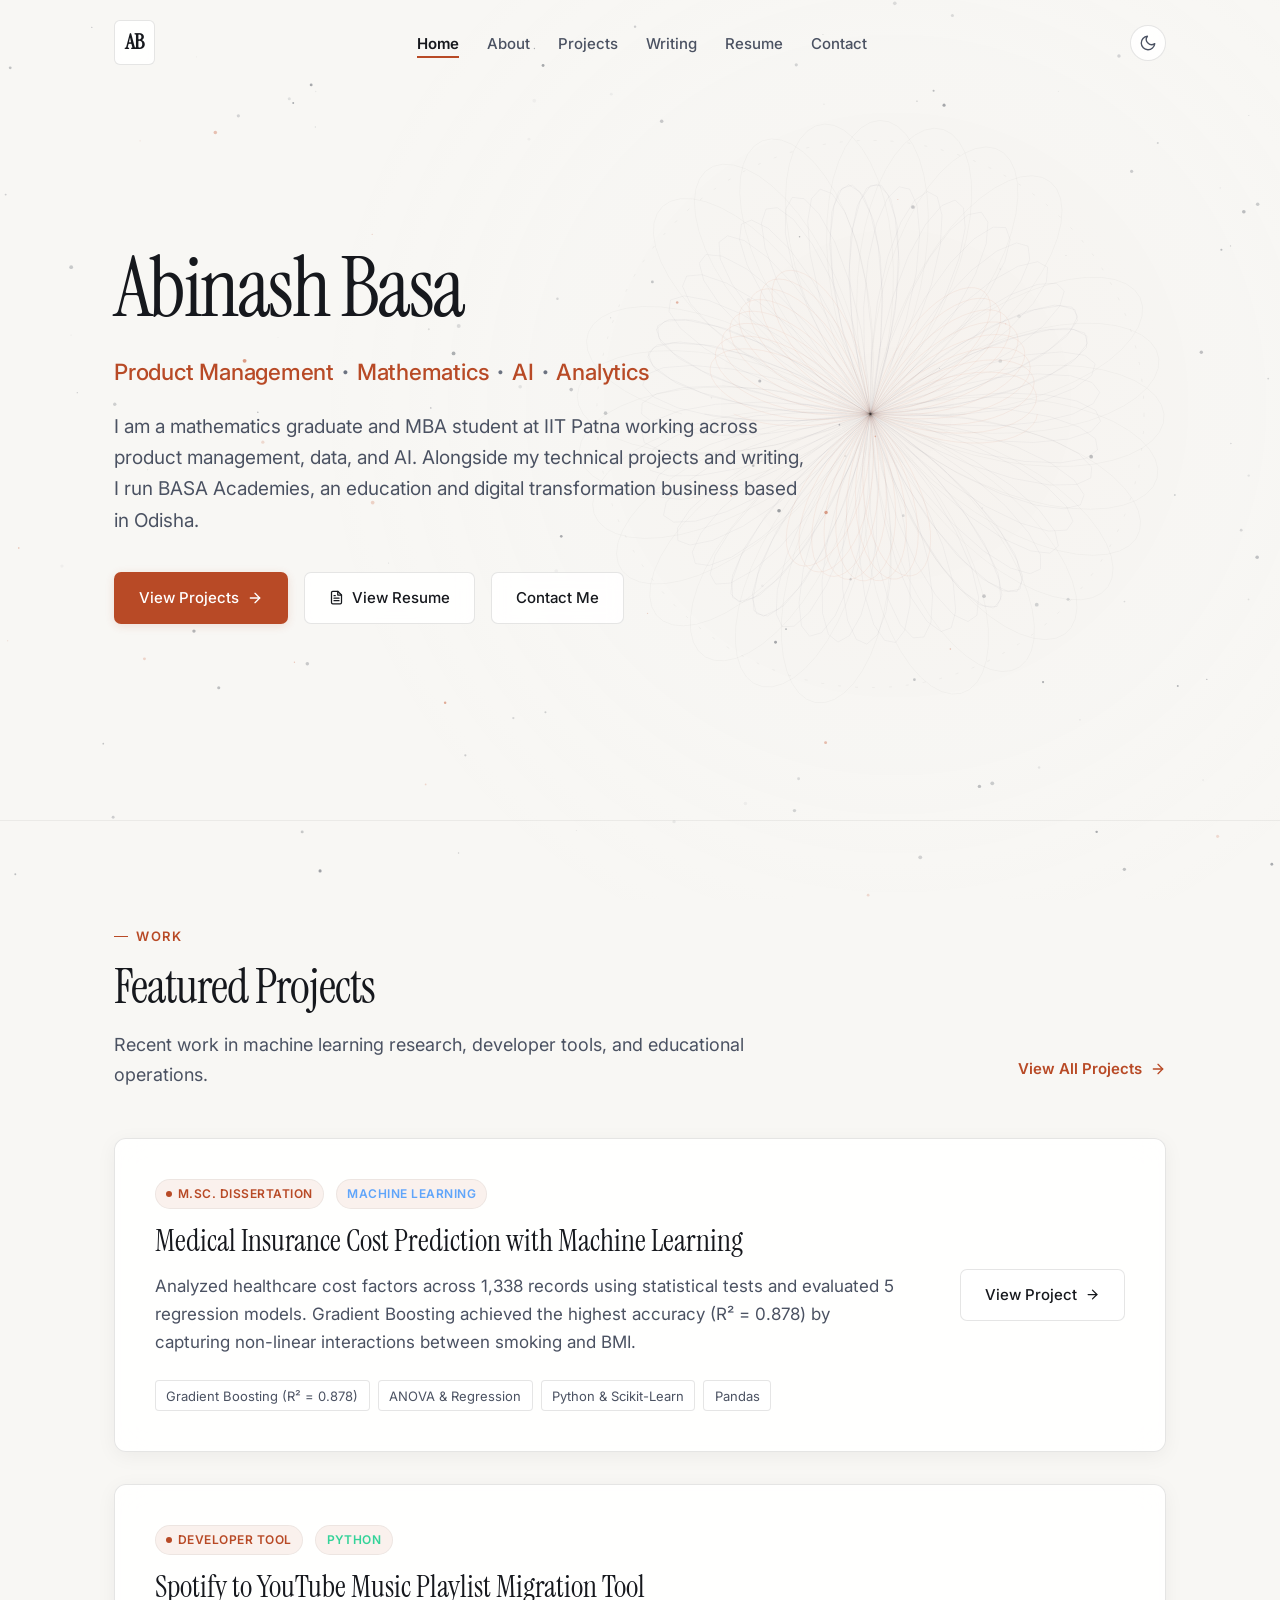
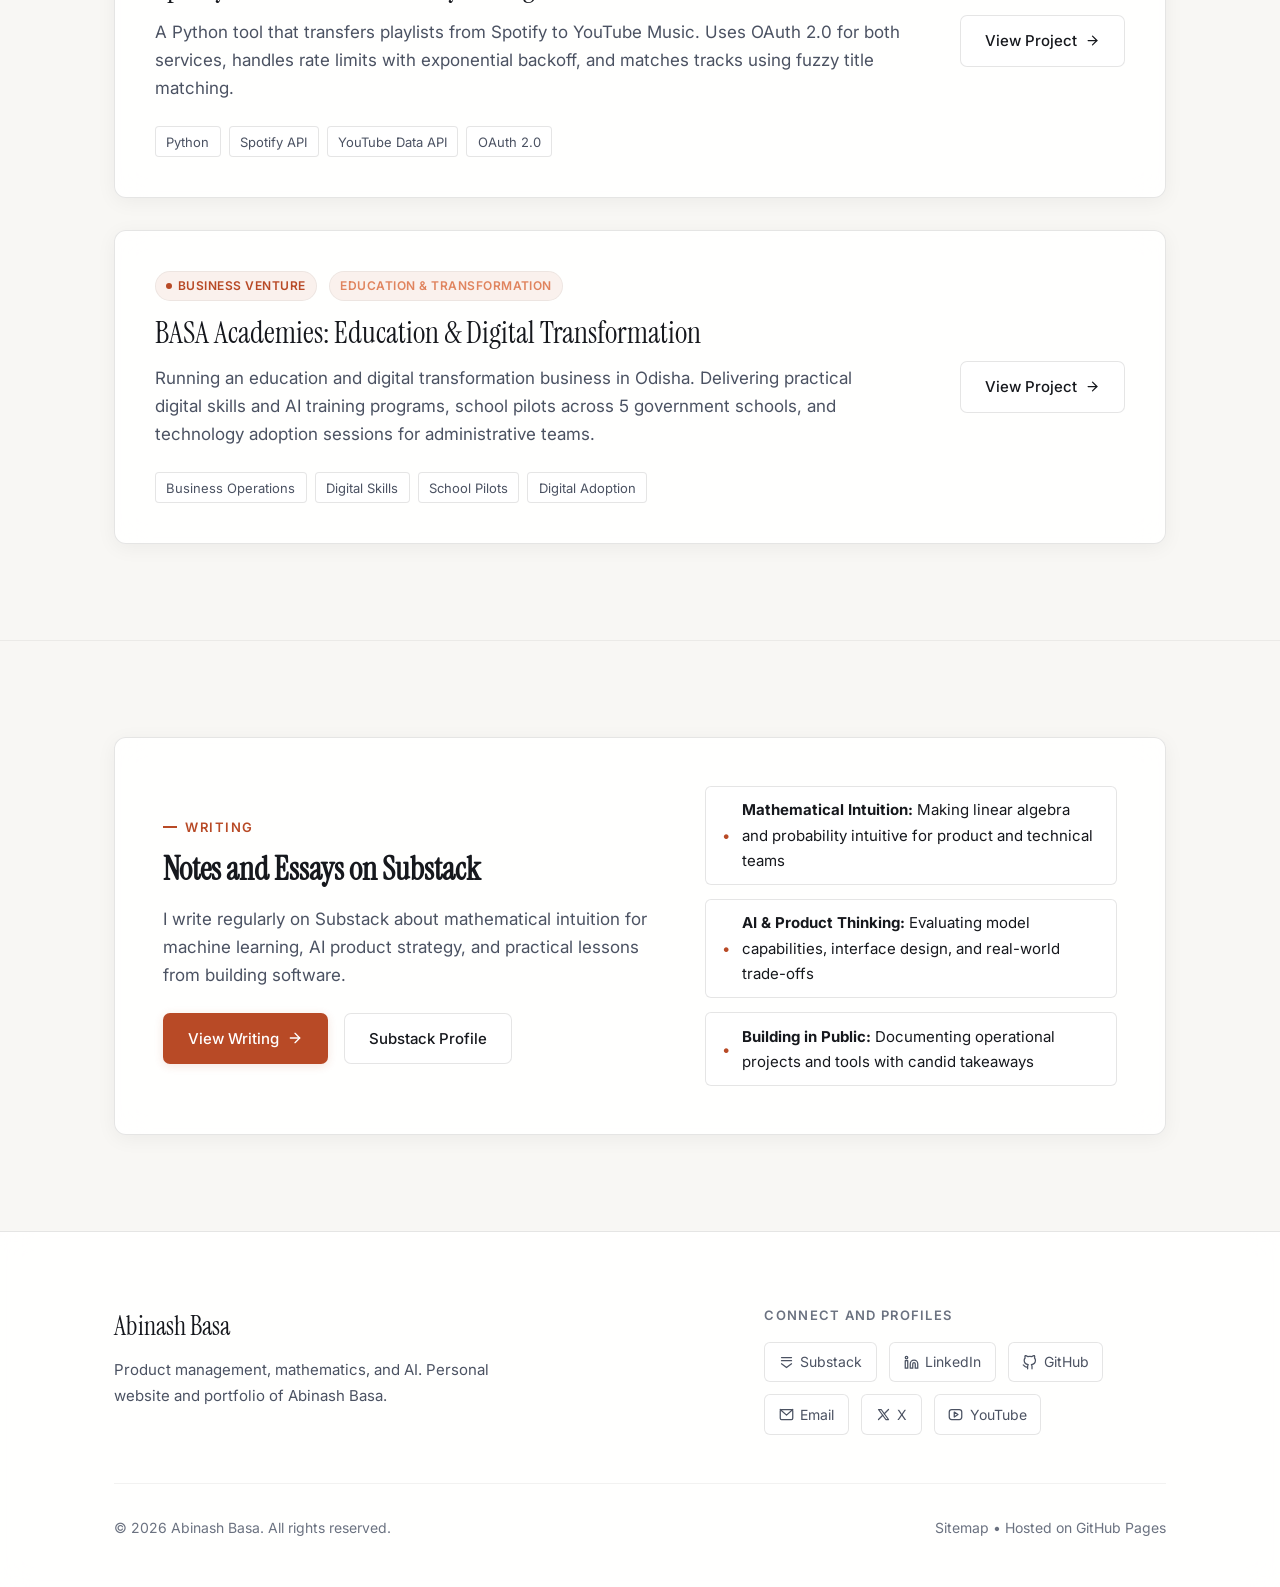
==== commit 7c5e84cb: "Refine BASA Academies representation as business venture and preserve technical project hierarchy" ====
--- a/index.html
+++ b/index.html
@@ -133,7 +133,7 @@
             <span>Analytics</span>
           </div>
           <p class="hero-statement reveal">
-            Studying Product Management and Generative AI at IIT Patna (MBA 2026 - 2028), with an M.Sc. in Mathematics from Lovely Professional University. I work on projects in data analytics, machine learning, and educational operations.
+            I am a mathematics graduate and MBA student at IIT Patna working across product management, data, and AI. Alongside my technical projects and writing, I run BASA Academies, an education and digital transformation business based in Odisha.
           </p>
           <div class="hero-actions reveal">
             <a href="#projects" class="btn btn-primary">
@@ -157,7 +157,7 @@
           <div>
             <span class="section-eyebrow">Work</span>
             <h2 class="section-heading" id="projectsHeading">Featured Projects</h2>
-            <p class="section-lead">Recent work in educational operations, machine learning research, and developer tools.</p>
+            <p class="section-lead">Recent work in machine learning research, developer tools, and educational operations.</p>
           </div>
           <a href="projects.html" class="btn btn-ghost">
             View All Projects
@@ -166,33 +166,7 @@
         </div>
 
         <div class="featured-grid">
-          <!-- Featured 1: BASA Academies -->
-          <article class="cosmic-card featured-card reveal">
-            <div class="featured-card-info">
-              <div class="featured-card-meta">
-                <span class="badge"><span class="badge-dot"></span> Operations</span>
-                <span class="badge" style="color: var(--cat-product);">Education</span>
-              </div>
-              <h3 class="featured-card-title">BASA Academies: Educational Operations & Training</h3>
-              <p class="featured-card-desc">
-                Leading operations and training programs at an educational venture in Odisha. Delivered an AI and digital literacy pilot across 5 government schools and conducted an AI productivity workshop for 50+ district officials.
-              </p>
-              <div class="featured-card-tags">
-                <span class="tech-tag">Program Delivery</span>
-                <span class="tech-tag">Government Pilots</span>
-                <span class="tech-tag">Operations</span>
-                <span class="tech-tag">Training</span>
-              </div>
-            </div>
-            <div class="featured-card-action">
-              <a href="projects/basa-academies.html" class="btn btn-secondary">
-                View Project
-                <svg width="15" height="15" viewBox="0 0 24 24" fill="none" stroke="currentColor" stroke-width="2" stroke-linecap="round" stroke-linejoin="round" aria-hidden="true"><line x1="5" y1="12" x2="19" y2="12"/><polyline points="12 5 19 12 12 19"/></svg>
-              </a>
-            </div>
-          </article>
-
-          <!-- Featured 2: Medical Insurance ML -->
+          <!-- Featured 1: Medical Insurance ML -->
           <article class="cosmic-card featured-card reveal">
             <div class="featured-card-info">
               <div class="featured-card-meta">
@@ -218,7 +192,7 @@
             </div>
           </article>
 
-          <!-- Featured 3: Spotify to YouTube Music -->
+          <!-- Featured 2: Spotify to YouTube Music -->
           <article class="cosmic-card featured-card reveal">
             <div class="featured-card-info">
               <div class="featured-card-meta">
@@ -238,6 +212,32 @@
             </div>
             <div class="featured-card-action">
               <a href="projects/spotify-ytmusic-migration.html" class="btn btn-secondary">
+                View Project
+                <svg width="15" height="15" viewBox="0 0 24 24" fill="none" stroke="currentColor" stroke-width="2" stroke-linecap="round" stroke-linejoin="round" aria-hidden="true"><line x1="5" y1="12" x2="19" y2="12"/><polyline points="12 5 19 12 12 19"/></svg>
+              </a>
+            </div>
+          </article>
+
+          <!-- Featured 3: BASA Academies -->
+          <article class="cosmic-card featured-card reveal">
+            <div class="featured-card-info">
+              <div class="featured-card-meta">
+                <span class="badge"><span class="badge-dot"></span> Business Venture</span>
+                <span class="badge" style="color: var(--cat-product);">Education &amp; Transformation</span>
+              </div>
+              <h3 class="featured-card-title">BASA Academies: Education &amp; Digital Transformation</h3>
+              <p class="featured-card-desc">
+                Running an education and digital transformation business in Odisha. Delivering practical digital skills and AI training programs, school pilots across 5 government schools, and technology adoption sessions for administrative teams.
+              </p>
+              <div class="featured-card-tags">
+                <span class="tech-tag">Business Operations</span>
+                <span class="tech-tag">Digital Skills</span>
+                <span class="tech-tag">School Pilots</span>
+                <span class="tech-tag">Digital Adoption</span>
+              </div>
+            </div>
+            <div class="featured-card-action">
+              <a href="projects/basa-academies.html" class="btn btn-secondary">
                 View Project
                 <svg width="15" height="15" viewBox="0 0 24 24" fill="none" stroke="currentColor" stroke-width="2" stroke-linecap="round" stroke-linejoin="round" aria-hidden="true"><line x1="5" y1="12" x2="19" y2="12"/><polyline points="12 5 19 12 12 19"/></svg>
               </a>
